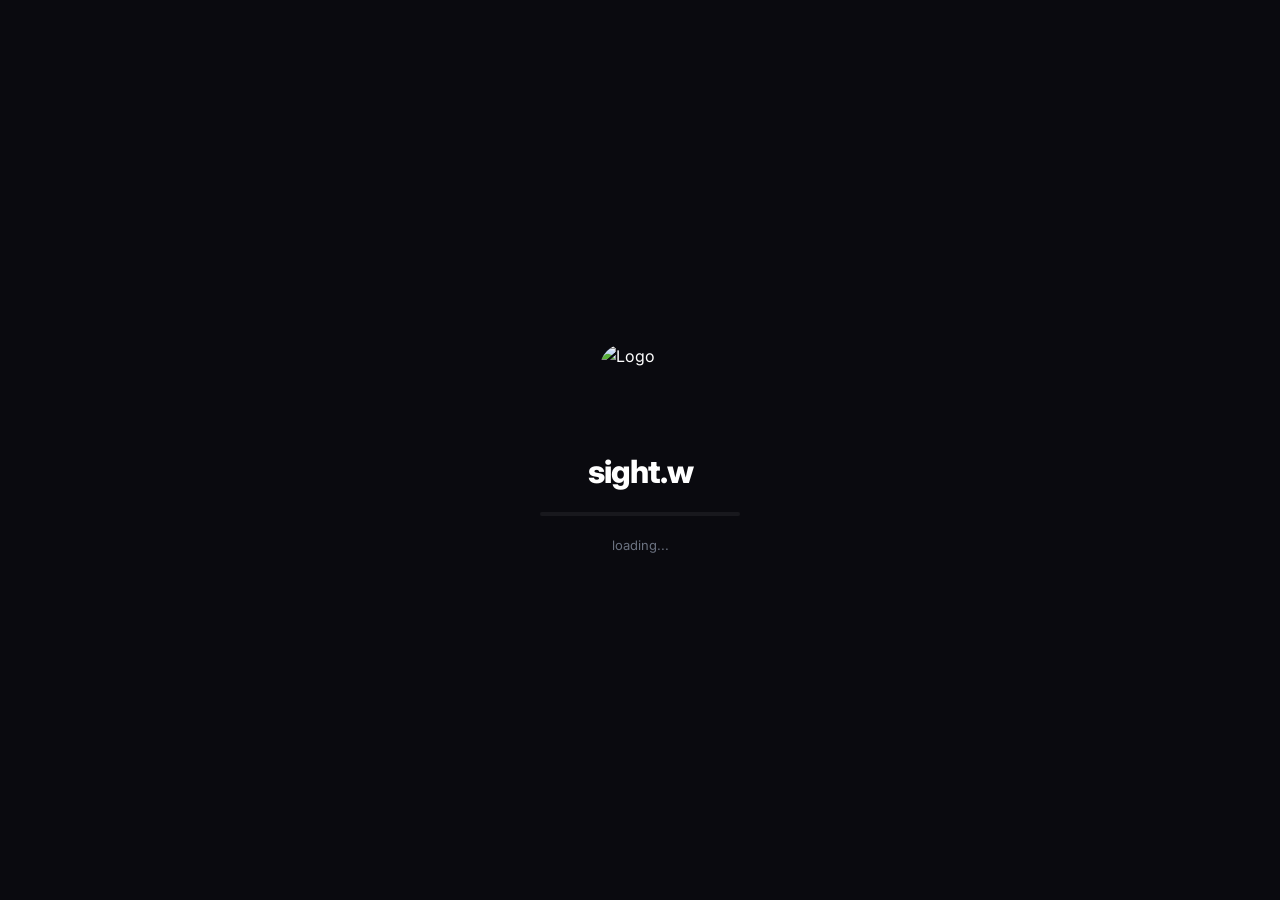
==== index.html @ 161ee6a6 "Add files via upload" ====
<!DOCTYPE html>
<html lang="en">
<head>
  <meta charset="UTF-8">
  <meta name="viewport" content="width=device-width, initial-scale=1.0">
  <meta name="description" content="sight.w - ur spot for stuff">
  <meta name="theme-color" content="#0a0a0f">
  <title>sight.w</title>
  <link id="favicon" rel="icon" type="image/png" href="https://image2url.com/r2/default/images/1772114193046-733bfa71-77a7-4fdc-bce4-d3e8ebe17a29.png">
  <link rel="preconnect" href="https://fonts.googleapis.com">
  <link rel="preconnect" href="https://fonts.gstatic.com" crossorigin>
  <link href="https://fonts.googleapis.com/css2?family=Inter:wght@400;500;600;700;800;900&display=swap" rel="stylesheet">
  <link rel="stylesheet" href="https://cdnjs.cloudflare.com/ajax/libs/font-awesome/6.5.1/css/all.min.css">
  <link rel="stylesheet" href="styles.css">
</head>
<body data-theme="dark">
  <!-- Loading Screen -->
  <div class="loading-screen" id="loadingScreen">
    <img class="loading-logo" src="https://image2url.com/r2/default/images/1772114193046-733bfa71-77a7-4fdc-bce4-d3e8ebe17a29.png" alt="Logo">
    <h1 class="loading-title">sight.w</h1>
    <div class="loading-bar-container">
      <div class="loading-bar"></div>
    </div>
    <p class="loading-text">loading...</p>
  </div>

  <!-- Panic Overlay -->
  <div class="panic-overlay" id="panicOverlay">
    <i class="fas fa-graduation-cap"></i>
    <span>Redirecting to Google Classroom...</span>
  </div>

  <!-- App -->
  <div class="app">
    <button class="sidebar-open-btn" id="sidebarOpenBtn"><i class="fas fa-chevron-left"></i></button>
    
    <aside class="sidebar" id="sidebar">
      <button class="sidebar-close-btn" id="sidebarCloseBtn"><i class="fas fa-chevron-right"></i></button>
      
      <div class="logo">
        <img src="https://image2url.com/r2/default/images/1772114193046-733bfa71-77a7-4fdc-bce4-d3e8ebe17a29.png" alt="Logo">
        <span class="logo-text">sight.w</span>
      </div>

      <div class="time-card">
        <div class="time" id="time">00:00</div>
        <div class="date" id="date">Monday, Jan 1</div>
      </div>

      <ul class="nav-list">
        <li class="nav-item"><a class="nav-link active" id="homeLink"><i class="fas fa-house"></i> Home</a></li>
        <li class="nav-item"><a class="nav-link" id="gamesLink"><i class="fas fa-gamepad"></i> Activities</a></li>
        <li class="nav-item"><a class="nav-link" id="moviesLink"><i class="fas fa-clapperboard"></i> Media</a></li>
        <li class="nav-item"><a class="nav-link" id="chatLink"><i class="fab fa-discord"></i> Chat</a></li>
        <li class="nav-item"><a class="nav-link" id="partnersLink"><i class="fas fa-handshake"></i> Partners</a></li>
      </ul>

      <div class="sidebar-footer">
        <div class="footer-link" id="settingsLink"><i class="fas fa-gear"></i> Settings</div>
        <div class="footer-link" id="creditsLink"><i class="fas fa-heart"></i> Credits</div>
        <div class="footer-link" id="legalLink"><i class="fas fa-scale-balanced"></i> Legal</div>
      </div>
    </aside>

    <div class="main-wrapper" id="mainWrapper">
      <!-- Home -->
      <main class="main" id="homePage">
        <header class="main-header">
          <h1 class="main-title">mathixl</h1>
          <p class="main-subtitle">had to rename sigh.w to sight.math bc the stupid gogaurdina update</p>
        </header>

        <div class="home-boxes">
          <div class="info-box">
            <div class="info-box-header">
              <i class="fas fa-fire"></i>
              <h3 class="info-box-title">updates</h3>
            </div>
            <div class="info-box-content">
              <ul>
                <li>added gn.math games</li>
                <li>added widgetbot.io</li>
                <li>removed shortcuts — reason why extra lines of code</li>
              </ul>
            </div>
          </div>

          <div class="info-box">
            <div class="info-box-header">
              <i class="fas fa-dice"></i>
              <h3 class="info-box-title">random stuff</h3>
            </div>
            <div class="info-box-content">
              <p>yall said most of the games are blocked so we added gn.math games as a backup — if one dont work try another</p>
            </div>
          </div>
        </div>

      </main>

      <!-- Activities -->
      <div class="fullpage-view" id="gamesPage">
        <div class="games-menu" id="gamesMenu">
          <h2 class="games-menu-heading">select a game type</h2>
          <div class="games-menu-grid">
            <div class="games-option" id="firstGamesBtn">
              <div class="games-option-icon"><i class="fas fa-gamepad"></i></div>
              <div class="games-option-info">
                <h3 class="games-option-title">Games</h3>
                <p class="games-option-desc">SALMON games</p>
              </div>
            </div>
            <div class="games-option" id="secondGamesBtn">
              <div class="games-option-icon"><i class="fas fa-fire"></i></div>
              <div class="games-option-info">
                <h3 class="games-option-title">Games 2</h3>
                <p class="games-option-desc">iconic games</p>
              </div>
            </div>
            <div class="games-option" id="thirdGamesBtn">
              <div class="games-option-icon"><i class="fas fa-bolt"></i></div>
              <div class="games-option-info">
                <h3 class="games-option-title">gn-math</h3>
              </div>
            </div>
          </div>
        </div>

        <header class="fullpage-header" id="gamesHeader" style="display: none;">
          <h2 class="fullpage-title"><i class="fas fa-gamepad"></i> Activities</h2>
          <div class="fullpage-btns">
            <button class="fullpage-btn" id="gamesBack" style="display: none;"><i class="fas fa-arrow-left"></i> Back</button>
            <button class="fullpage-btn" id="gamesReload" style="display: none;"><i class="fas fa-rotate-right"></i> Reload</button>
            <button class="fullpage-btn" id="gamesHideBar"><i class="fas fa-eye-slash"></i> Hide</button>
            <button class="fullpage-btn home-btn" id="gamesHome"><i class="fas fa-house"></i> Home</button>
          </div>
        </header>

        <div class="fullpage-body" id="gamesIframeContainer" style="display: none;">
          <iframe class="fullpage-iframe" id="gamesIframe" title="Games" allow="fullscreen *; gamepad *;" allowfullscreen sandbox="allow-scripts allow-same-origin allow-forms allow-pointer-lock"></iframe>
        </div>

        <!-- 2nd Games -->
        <div class="second-games" id="secondGamesContainer" style="display: none;">
          <div class="second-games-header">
            <input type="text" class="second-games-search" id="gamesSearchInput" placeholder="Search games...">
          </div>
          <div class="second-games-grid" id="gamesGrid"></div>
        </div>

        <!-- Game Player -->
        <div class="game-player-view" id="gamePlayerView">
          <header class="game-player-header">
            <h2 class="game-player-title"><i class="fas fa-gamepad"></i> <span id="gamePlayerTitle">Game</span></h2>
            <div class="game-player-btns">
              <button class="fullpage-btn" id="gamePlayerReload"><i class="fas fa-rotate-right"></i> Reload</button>
              <button class="fullpage-btn accent-btn" id="gamePlayerEmbed"><i class="fas fa-code"></i> Embed</button>
              <button class="fullpage-btn" id="gamePlayerBack"><i class="fas fa-arrow-left"></i> Back</button>
            </div>
          </header>
          <div class="game-player-body">
            <div class="game-player-loading" id="gamePlayerLoading">
              <i class="fas fa-circle-notch"></i>
              <span>Loading the game...</span>
            </div>
            <div class="pointer-lock-hint" id="pointerLockHint">Click game to lock mouse | Press ESC to release</div>
            <iframe class="game-player-iframe" id="gamePlayerIframe" title="Game" allow="fullscreen *; gamepad *; clipboard-write *; pointer-lock *;" allowfullscreen></iframe>
          </div>
        </div>

      </div>

      <!-- Movies -->
      <div class="fullpage-view" id="moviesPage">
        <header class="fullpage-header">
          <h2 class="fullpage-title"><i class="fas fa-clapperboard"></i> Movies</h2>
          <div class="fullpage-btns">
            <button class="fullpage-btn" id="moviesReload"><i class="fas fa-rotate-right"></i> Reload</button>
            <button class="fullpage-btn home-btn" id="moviesHome"><i class="fas fa-house"></i> Home</button>
          </div>
        </header>
        <div class="fullpage-body">
          <iframe class="fullpage-iframe" id="moviesIframe" title="Movies" allow="fullscreen *;" allowfullscreen sandbox="allow-scripts allow-same-origin allow-forms allow-pointer-lock"></iframe>
        </div>
      </div>

      <!-- Chat Page -->
      <div class="chat-page" id="chatPage">
        <header class="fullpage-header">
          <h2 class="fullpage-title"><i class="fab fa-discord"></i> Chat</h2>
          <div class="fullpage-btns">
            <button class="fullpage-btn home-btn" id="chatHome"><i class="fas fa-house"></i> Home</button>
          </div>
        </header>
        <div class="chat-body">
          <widgetbot
            server="1487435823283572898"
            channel="1487698353595617371"
            width="100%"
            height="100%"
          ></widgetbot>
        </div>
      </div>

      <!-- Partners -->
      <div class="partners-page" id="partnersPage">
        <div class="partners-content">
          <button class="partners-back" id="partnersBack"><i class="fas fa-arrow-left"></i> Back</button>
          <div class="partners-header">
            <h2 class="partners-title">Partners</h2>
          </div>
          <div class="partners-grid">
            <article class="partner-card" onclick="window.open('https://mathsight.fillout.com/sight', '_blank')">
              <div class="partner-logo-wrap"><i class="fas fa-handshake"></i></div>
              <h3 class="partner-name">Partner Form</h3>
              <p class="partner-desc">want to partner? fill this out</p>
            </article>
            <article class="partner-card" onclick="window.open('https://eggy-car-play.com/category/running-games', '_blank')">
              <div class="partner-logo-wrap"><img src="https://image2url.com/r2/default/images/1774998975039-68b9c9be-245f-4b93-a921-e20460a836df.jpg" alt="Eggy Car"></div>
              <h3 class="partner-name">Eggy Car</h3>
              <p class="partner-desc">running games n more</p>
            </article>
            <article class="partner-card">
              <div class="partner-logo-wrap"><i class="fas fa-question"></i></div>
              <h3 class="partner-name">Your site?</h3>
              <p class="partner-desc">use the form</p>
            </article>
          </div>
        </div>
      </div>

      <!-- Settings -->
      <div class="settings-page" id="settingsPage">
        <div class="settings-content">
          <button class="settings-back" id="settingsBack"><i class="fas fa-arrow-left"></i> Back</button>
          <div class="settings-header">
            <h2 class="settings-title">Settings</h2>
          </div>

          <!-- Theme -->
          <div class="settings-section">
            <h3 class="settings-section-title"><i class="fas fa-palette"></i> Theme</h3>
            <div class="theme-grid">
              <button class="theme-btn theme-dark" data-theme="dark">Dark</button>
              <button class="theme-btn theme-light" data-theme="light">Light</button>
              <button class="theme-btn theme-ocean" data-theme="ocean">Ocean</button>
              <button class="theme-btn theme-forest" data-theme="forest">Forest</button>
              <button class="theme-btn theme-earthy" data-theme="earthy">Earthy</button>
              <button class="theme-btn theme-neon" data-theme="neon">Neon</button>
              <button class="theme-btn theme-sunset" data-theme="sunset">Sunset</button>
            </div>
          </div>

          <!-- Performance -->
          <div class="settings-section">
            <h3 class="settings-section-title"><i class="fas fa-gauge-high"></i> Performance</h3>
            <div class="toggle-row">
              <span class="toggle-text">FPS Booster <small>Disable animations</small></span>
              <button class="toggle-switch on" id="toggleFpsBooster"></button>
            </div>
            <div class="toggle-row">
              <span class="toggle-text">Show Stats</span>
              <button class="toggle-switch" id="toggleStats"></button>
            </div>
            <div class="toggle-row">
              <span class="toggle-text">Blur Effects</span>
              <button class="toggle-switch on" id="toggleBlur"></button>
            </div>
          </div>

          <!-- Bypass -->
          <div class="settings-section">
            <h3 class="settings-section-title"><i class="fas fa-shield-halved"></i> Bypass</h3>
            <div class="bypass-grid">
              <button class="bypass-btn" id="aboutBlankBtn">
                <i class="fas fa-external-link"></i>
                about:blank Cloak
              </button>
              <button class="bypass-btn panic" id="panicBtn">
                <i class="fas fa-graduation-cap"></i>
                Panic (<span id="panicKeyDisplay">P</span> key)
              </button>
            </div>
          </div>

          <!-- Tab Cloak -->
          <div class="settings-section">
            <h3 class="settings-section-title"><i class="fas fa-mask"></i> Tab Cloak</h3>
            <div class="cloak-grid">
              <button class="cloak-btn active" data-cloak="default"><i class="fas fa-eye"></i>sight.w</button>
              <button class="cloak-btn" data-cloak="canvas"><img src="https://canvas.instructure.com/favicon.ico" alt="">Canvas</button>
              <button class="cloak-btn" data-cloak="google"><img src="https://www.google.com/favicon.ico" alt="">Google</button>
              <button class="cloak-btn" data-cloak="drive"><img src="https://drive.google.com/favicon.ico" alt="">Drive</button>
              <button class="cloak-btn" data-cloak="docs"><img src="https://docs.google.com/favicon.ico" alt="">Docs</button>
              <button class="cloak-btn" data-cloak="slides"><img src="https://slides.google.com/favicon.ico" alt="">Slides</button>
              <button class="cloak-btn" data-cloak="classroom"><img src="https://classroom.google.com/favicon.ico" alt="">Classroom</button>

            </div>
          </div>

          <!-- Appearance -->
          <div class="settings-section">
            <h3 class="settings-section-title"><i class="fas fa-wand-magic-sparkles"></i> Appearance</h3>
            <div class="toggle-row">
              <span class="toggle-text">Animations <small>Smooth transitions & effects</small></span>
              <button class="toggle-switch on" id="toggleAnimations"></button>
            </div>
                        <div class="toggle-row">
              <span class="toggle-text">Compact Mode <small>Smaller cards & tighter spacing</small></span>
              <button class="toggle-switch" id="toggleCompact"></button>
            </div>
          </div>

          <!-- Privacy -->
          <div class="settings-section">
            <h3 class="settings-section-title"><i class="fas fa-user-shield"></i> Privacy</h3>
            <div class="toggle-row">
              <span class="toggle-text">Clear History <small>Remove browsing data on close</small></span>
              <button class="toggle-switch" id="toggleClearHistory"></button>
            </div>
            <div class="toggle-row">
              <span class="toggle-text">Stealth Mode <small>Block analytics & tracking</small></span>
              <button class="toggle-switch" id="toggleStealth"></button>
            </div>
          </div>

          <!-- Reset -->
          <div class="settings-section">
            <h3 class="settings-section-title"><i class="fas fa-trash-can"></i> Reset</h3>
            <button class="settings-reset-btn" id="resetAllBtn">Reset All Settings</button>
          </div>
        </div>
      </div>
    </div>
  </div>

  <!-- Embed Modal -->
  <div class="modal-overlay" id="embedModal">
    <div class="modal">
      <header class="modal-header">
        <h2 class="modal-title"><i class="fas fa-code"></i> Embed Code</h2>
        <button class="modal-close" id="embedClose"><i class="fas fa-xmark"></i></button>
      </header>
      <div class="modal-body">
        <textarea class="embed-code" id="embedCode" readonly></textarea>
        <button class="copy-btn" id="copyEmbedBtn">Copy to Clipboard</button>
      </div>
    </div>
  </div>

  <!-- Credits Modal -->
  <div class="modal-overlay" id="creditsModal">
    <div class="modal">
      <header class="modal-header">
        <h2 class="modal-title"><i class="fas fa-heart"></i> Credits</h2>
        <button class="modal-close" id="creditsClose"><i class="fas fa-xmark"></i></button>
      </header>
      <div class="modal-body">
        <div class="credits-block">
          <div class="credits-label">2nd Games</div>
          <div class="credits-item-title">NativeLite</div>
          <div class="credits-item-note">from <a href="https://github.com/parcoillegacy/nativelite" target="_blank" rel="noopener noreferrer">parcoillegacy/nativelite</a></div>
        </div>
        <div class="credits-block">
          <div class="credits-label">Games 3 / gn-math</div>
          <div class="credits-item-title">gn-math</div>
          <div class="credits-item-note">from <a href="https://gn-math.github.io/" target="_blank" rel="noopener noreferrer">gn-math.github.io</a></div>
        </div>
        <div class="credits-block">
          <div class="credits-label">Thanks</div>
          <div class="credits-item-title">Proxy</div>
          <div class="credits-item-note">mathpunch Official</div>
        </div>
      </div>
    </div>
  </div>

  <!-- Legal Modal -->
  <div class="modal-overlay" id="legalModal">
    <div class="modal">
      <header class="modal-header">
        <h2 class="modal-title"><i class="fas fa-scale-balanced"></i> Legal</h2>
        <button class="modal-close" id="legalClose"><i class="fas fa-xmark"></i></button>
      </header>
      <div class="modal-body">
        <div class="legal-tabs">
          <button class="legal-tab active" data-tab="tos">Terms</button>
          <button class="legal-tab" data-tab="privacy">Privacy</button>
        </div>
        <div class="legal-content" id="tosContent">
          <h3>1. Acceptance</h3>
          <p>By using sight.w, you accept these terms.</p>
          <h3>2. Use</h3>
          <p>For educational and personal use only.</p>
          <h3>3. Disclaimer</h3>
          <p>Provided "as is" without warranties.</p>
        </div>
        <div class="legal-content" id="privacyContent" style="display: none;">
          <h3>1. Data</h3>
          <p>We collect minimal info for operation.</p>
          <h3>2. Storage</h3>
          <p>Preferences saved locally on your device.</p>
        </div>
      </div>
    </div>
  </div>

  <!-- Stats -->
  <div class="stats-overlay" id="statsOverlay">
    <div class="stat-row"><span class="stat-label">FPS</span><span class="stat-value" id="fpsValue">60</span></div>
    <div class="stat-row"><span class="stat-label">Ping</span><span class="stat-value" id="pingValue">--</span></div>
    <div class="stat-row"><span class="stat-label">Battery</span><span class="stat-value" id="batteryValue">--</span></div>
  </div>

  <script src="https://cdn.jsdelivr.net/npm/@widgetbot/html-embed"></script>
  <script src="script.js"></script>
</body>
</html>
---- styles.css ----
:root {
  --bg: #0a0a0f;
  --bg-secondary: #12121a;
  --fg: #ffffff;
  --muted: #6b7280;
  --accent: #8b5cf6;
  --accent-dim: rgba(139, 92, 246, 0.15);
  --glass: rgba(18, 18, 26, 0.8);
  --glass-border: rgba(255, 255, 255, 0.06);
  --card: rgba(20, 20, 30, 0.6);
  --success: #10b981;
  --danger: #ef4444;
  --warning: #f59e0b;
  --sidebar-width: 200px;
  --blur-amount: blur(20px);
  --blur-sidebar: blur(40px);
}

[data-theme="light"] {
  --bg: #f8fafc;
  --bg-secondary: #f1f5f9;
  --fg: #0f172a;
  --muted: #64748b;
  --accent: #7c3aed;
  --accent-dim: rgba(124, 58, 237, 0.1);
  --glass: rgba(255, 255, 255, 0.9);
  --glass-border: rgba(0, 0, 0, 0.08);
  --card: rgba(255, 255, 255, 0.8);
}

[data-theme="ocean"] {
  --bg: #0c1929;
  --bg-secondary: #132238;
  --fg: #e0f2fe;
  --muted: #7dd3fc;
  --accent: #06b6d4;
  --accent-dim: rgba(6, 182, 212, 0.15);
  --glass: rgba(12, 25, 41, 0.85);
  --glass-border: rgba(6, 182, 212, 0.15);
  --card: rgba(19, 34, 56, 0.7);
}

[data-theme="forest"] {
  --bg: #0a1410;
  --bg-secondary: #0f1f18;
  --fg: #dcfce7;
  --muted: #86efac;
  --accent: #22c55e;
  --accent-dim: rgba(34, 197, 94, 0.15);
  --glass: rgba(10, 20, 16, 0.85);
  --glass-border: rgba(34, 197, 94, 0.15);
  --card: rgba(15, 31, 24, 0.7);
}

[data-theme="earthy"] {
  --bg: #f5f0e6;
  --bg-secondary: #ebe5d8;
  --fg: #3d3929;
  --muted: #7a7260;
  --accent: #8b7355;
  --accent-dim: rgba(139, 115, 85, 0.12);
  --glass: rgba(245, 240, 230, 0.92);
  --glass-border: rgba(139, 115, 85, 0.15);
  --card: rgba(235, 229, 216, 0.8);
}

[data-theme="neon"] {
  --bg: #000000;
  --bg-secondary: #0a0a0a;
  --fg: #ffffff;
  --muted: #888888;
  --accent: #00ff88;
  --accent-dim: rgba(0, 255, 136, 0.1);
  --glass: rgba(10, 10, 10, 0.95);
  --glass-border: rgba(0, 255, 136, 0.3);
  --card: rgba(20, 20, 20, 0.9);
}

[data-theme="sunset"] {
  --bg: #1a0a0f;
  --bg-secondary: #2a1018;
  --fg: #fce7f3;
  --muted: #f9a8d4;
  --accent: #f472b6;
  --accent-dim: rgba(244, 114, 182, 0.15);
  --glass: rgba(26, 10, 15, 0.85);
  --glass-border: rgba(244, 114, 182, 0.15);
  --card: rgba(42, 16, 24, 0.7);
}

[data-blur="false"] {
  --blur-amount: blur(0px);
  --blur-sidebar: blur(0px);
}

*, *::before, *::after {
  margin: 0;
  padding: 0;
  box-sizing: border-box;
}

html, body {
  height: 100%;
}

body {
  font-family: 'Inter', -apple-system, BlinkMacSystemFont, 'Segoe UI', sans-serif;
  background: var(--bg);
  color: var(--fg);
  line-height: 1.5;
  overflow: hidden;
}

:focus-visible {
  outline: 2px solid var(--accent);
  outline-offset: 2px;
}

button {
  font-family: 'Inter', sans-serif;
  cursor: pointer;
  border: none;
  background: transparent;
  color: var(--fg);
  font-size: 14px;
  font-weight: 500;
  transition: all 0.2s ease;
}

button:active {
  transform: scale(0.98);
}

a {
  color: var(--accent);
  text-decoration: none;
  transition: color 0.2s ease;
}

a:hover {
  color: var(--fg);
}

.nav-link:hover,
.nav-link.active,
.footer-link:hover,
.fullpage-btn:hover,
.game-card:hover,
.games-option:hover,
.cloak-btn:hover,
.bypass-btn:hover,
.partner-card:hover,
.theme-btn:hover,
.info-box-link:hover,
.legal-tab:hover {
  outline: 2px solid var(--accent);
  outline-offset: 2px;
  transform: scale(1.02);
  transition: transform 0.2s ease, outline 0.2s ease;
}

.nav-link:hover,
.nav-link.active {
  background: var(--accent-dim);
  color: var(--fg);
}

.game-card:hover {
  transform: scale(1.03) translateY(-2px);
}

.games-option:hover {
  transform: scale(1.03) translateY(-4px);
  box-shadow: 0 12px 40px rgba(139, 92, 246, 0.15);
}

.partner-card:hover {
  transform: scale(1.02) translateY(-4px);
}

.bypass-btn.panic:hover {
  outline-color: var(--danger);
}

/* Loading Screen */
.loading-screen {
  position: fixed;
  inset: 0;
  background: var(--bg);
  display: flex;
  flex-direction: column;
  align-items: center;
  justify-content: center;
  z-index: 99999;
  transition: opacity 0.4s ease, visibility 0.4s ease;
}

.loading-screen.hidden {
  opacity: 0;
  visibility: hidden;
  pointer-events: none;
}

.loading-logo {
  width: 80px;
  height: 80px;
  border-radius: 24px;
  margin-bottom: 24px;
}

.loading-title {
  font-size: 32px;
  font-weight: 800;
  letter-spacing: -1px;
  margin-bottom: 16px;
}

.loading-bar-container {
  width: 200px;
  height: 4px;
  background: var(--glass-border);
  border-radius: 2px;
  overflow: hidden;
}

.loading-bar {
  height: 100%;
  background: var(--accent);
  width: 0;
  animation: load 0.8s ease-out forwards;
}

@keyframes load {
  0% { width: 0; }
  100% { width: 100%; }
}

.loading-text {
  margin-top: 20px;
  font-size: 13px;
  color: var(--muted);
}

/* Panic Overlay */
.panic-overlay {
  position: fixed;
  inset: 0;
  background: var(--bg);
  z-index: 99998;
  display: none;
  align-items: center;
  justify-content: center;
  flex-direction: column;
}

.panic-overlay.active {
  display: flex;
}

.panic-overlay i {
  font-size: 64px;
  color: var(--danger);
  margin-bottom: 20px;
}

.panic-overlay span {
  font-size: 24px;
  font-weight: 700;
}

/* Stats Overlay */
.stats-overlay {
  position: fixed;
  top: 16px;
  right: 16px;
  background: var(--glass);
  backdrop-filter: var(--blur-amount);
  border: 1px solid var(--glass-border);
  border-radius: 16px;
  padding: 14px 18px;
  font-size: 12px;
  z-index: 200;
  display: none;
  flex-direction: column;
  gap: 8px;
}

.stats-overlay.visible {
  display: flex;
}

.stat-row {
  display: flex;
  justify-content: space-between;
  align-items: center;
  gap: 16px;
}

.stat-label { color: var(--muted); font-weight: 500; }
.stat-value { font-weight: 700; }
.stat-value.good { color: var(--success); }
.stat-value.warn { color: var(--warning); }
.stat-value.bad { color: var(--danger); }

/* App */
.app {
  display: flex;
  height: 100vh;
  position: relative;
  background: var(--bg);
}

/* Sidebar */
.sidebar {
  width: var(--sidebar-width);
  min-width: var(--sidebar-width);
  background: var(--glass);
  backdrop-filter: var(--blur-sidebar);
  border-radius: 0 32px 32px 0;
  border-right: 1px solid var(--glass-border);
  padding: 24px 16px;
  display: flex;
  flex-direction: column;
  position: fixed;
  left: 0;
  top: 0;
  bottom: 0;
  z-index: 100;
  transition: transform 0.4s cubic-bezier(0.4, 0, 0.2, 1), opacity 0.3s ease;
}

.sidebar.collapsed {
  transform: translateX(-100%);
  opacity: 0;
}

.sidebar-close-btn,
.sidebar-open-btn {
  width: 36px;
  height: 36px;
  border: 2px solid var(--accent);
  border-radius: 10px;
  color: var(--accent);
  background: var(--card);
  cursor: pointer;
  display: flex;
  align-items: center;
  justify-content: center;
  font-size: 14px;
  font-family: inherit;
  transition: transform 0.2s ease, outline 0.2s ease;
  box-shadow: 0 2px 8px rgba(139, 92, 246, 0.3);
}

.sidebar-close-btn:hover,
.sidebar-open-btn:hover {
  transform: scale(1.15);
  background: var(--accent);
  color: #fff;
}

.sidebar-close-btn {
  position: absolute;
  top: 8px;
  right: 8px;
  z-index: 101;
}

.sidebar-open-btn {
  position: fixed;
  top: 12px;
  left: 12px;
  z-index: 9999;
  display: none;
}

.sidebar-open-btn.visible {
  display: flex;
}

.logo {
  display: flex;
  align-items: center;
  gap: 12px;
  padding: 8px;
  margin-bottom: 20px;
}

.logo img {
  width: 44px;
  height: 44px;
  border-radius: 12px;
}

.logo-text {
  font-size: 20px;
  font-weight: 800;
}

.time-card {
  padding: 16px;
  margin-bottom: 20px;
  text-align: center;
}

.time {
  font-size: 28px;
  font-weight: 600;
}

.date {
  font-size: 11px;
  color: var(--muted);
  margin-top: 3px;
}

.nav-list {
  list-style: none;
  flex: 1;
}

.nav-item {
  margin-bottom: 6px;
}

.nav-link {
  display: flex;
  align-items: center;
  gap: 10px;
  padding: 10px 12px;
  border-radius: 12px;
  color: var(--muted);
  font-size: 13px;
  font-weight: 500;
  cursor: pointer;
  text-decoration: none;
  border: none;
  background: transparent;
  width: 100%;
  text-align: left;
  font-family: inherit;
  transition: background 0.2s ease, transform 0.2s ease;
}

.nav-link i {
  width: 20px;
  font-size: 16px;
  text-align: center;
}

.sidebar-footer {
  border-top: 1px solid var(--glass-border);
  padding-top: 16px;
  margin-top: 8px;
}

.footer-link {
  display: flex;
  align-items: center;
  gap: 10px;
  padding: 10px 12px;
  border-radius: 12px;
  color: var(--muted);
  font-size: 13px;
  font-weight: 500;
  cursor: pointer;
  border: none;
  background: transparent;
  width: 100%;
  text-align: left;
  font-family: inherit;
  transition: background 0.2s ease, transform 0.2s ease;
}

.footer-link i {
  width: 18px;
  font-size: 15px;
}

/* Main Content */
.main-wrapper {
  flex: 1;
  margin-left: var(--sidebar-width);
  display: flex;
  flex-direction: column;
  height: 100vh;
  position: relative;
  transition: margin-left 0.3s ease;
}

.main-wrapper.expanded {
  margin-left: 0;
}

.main {
  flex: 1;
  display: flex;
  flex-direction: column;
  justify-content: center;
  align-items: center;
  padding: 40px;
  background: var(--bg);
}

.main-header {
  text-align: center;
  margin-bottom: 48px;
}

.main-title {
  font-size: 72px;
  font-weight: 900;
  letter-spacing: -4px;
  margin-bottom: 12px;
}

.main-subtitle {
  font-size: 16px;
  color: var(--muted);
  font-weight: 500;
}

/* Info Boxes */
.home-boxes {
  display: flex;
  gap: 20px;
  flex-wrap: wrap;
  justify-content: center;
  width: 100%;
  max-width: 900px;
}

.info-box {
  width: 100%;
  max-width: 420px;
  flex: 1;
  background: var(--glass);
  backdrop-filter: var(--blur-amount);
  border: 1px solid var(--glass-border);
  border-radius: 20px;
  padding: 24px;
  margin-bottom: 20px;
}

.info-box-header {
  display: flex;
  align-items: center;
  gap: 10px;
  margin-bottom: 12px;
}

.info-box-header i {
  color: var(--accent);
  font-size: 18px;
}

.info-box-title {
  font-size: 16px;
  font-weight: 700;
}

.info-box-content {
  color: var(--muted);
  font-size: 14px;
  line-height: 1.6;
}

.info-box-content ul {
  margin: 8px 0;
  padding-left: 20px;
}

.info-box-content li {
  margin-bottom: 4px;
}

.info-box-link {
  display: inline-flex;
  align-items: center;
  gap: 8px;
  margin-top: 12px;
  padding: 10px 18px;
  background: var(--accent-dim);
  border: 1px solid var(--glass-border);
  border-radius: 12px;
  color: var(--accent);
  font-size: 12px;
  font-weight: 600;
  text-decoration: none;
  cursor: pointer;
  font-family: inherit;
  transition: transform 0.2s ease;
}

/* Full Page View */
.fullpage-view {
  position: absolute;
  inset: 0;
  background: var(--bg);
  display: none;
  flex-direction: column;
  z-index: 50;
}

.fullpage-view.active {
  display: flex;
}

.fullpage-header {
  display: flex;
  justify-content: space-between;
  align-items: center;
  padding: 12px 20px;
  background: var(--glass);
  backdrop-filter: var(--blur-amount);
  border-bottom: 1px solid var(--glass-border);
  min-height: 56px;
}

.fullpage-title {
  font-size: 16px;
  font-weight: 700;
  display: flex;
  align-items: center;
  gap: 10px;
}

.fullpage-title i {
  color: var(--accent);
}

.fullpage-btns {
  display: flex;
  gap: 8px;
}

.fullpage-btn {
  display: flex;
  align-items: center;
  gap: 8px;
  padding: 10px 16px;
  border-radius: 10px;
  border: none;
  background: var(--card);
  color: var(--muted);
  cursor: pointer;
  font-size: 13px;
  font-weight: 600;
  font-family: inherit;
  transition: transform 0.2s ease;
}

.fullpage-btn.home-btn {
  background: var(--accent);
  color: #fff;
}

.fullpage-btn.accent-btn {
  background: var(--accent-dim);
  color: var(--accent);
  border: 1px solid var(--accent);
}

.fullpage-body {
  flex: 1;
  overflow: hidden;
}

.fullpage-iframe {
  width: 100%;
  height: 100%;
  border: none;
  display: block;
}

/* Games Menu - big room layout */
.games-menu {
  flex: 1;
  display: flex;
  flex-direction: column;
  align-items: center;
  justify-content: center;
  padding: 40px;
  gap: 32px;
  position: relative;
  overflow: hidden;
}

.games-menu::before {
  content: '';
  position: absolute;
  inset: 0;
  background: 
    radial-gradient(1px 1px at 20px 30px, var(--fg), transparent),
    radial-gradient(1px 1px at 40px 70px, rgba(255,255,255,0.8), transparent),
    radial-gradient(1px 1px at 90px 40px, var(--fg), transparent),
    radial-gradient(1.5px 1.5px at 160px 120px, var(--fg), transparent),
    radial-gradient(1px 1px at 220px 150px, var(--fg), transparent),
    radial-gradient(1.5px 1.5px at 300px 30px, var(--fg), transparent);
  background-color: var(--bg-secondary);
  background-repeat: repeat;
  background-size: 400px 300px;
  z-index: 0;
  opacity: 0.15;
}

.games-menu-heading {
  font-size: 14px;
  font-weight: 600;
  text-transform: uppercase;
  letter-spacing: 2px;
  color: var(--muted);
  z-index: 1;
}

.games-menu-grid {
  display: grid;
  grid-template-columns: repeat(3, 1fr);
  gap: 20px;
  max-width: 780px;
  width: 100%;
  z-index: 1;
}

.games-option {
  padding: 32px 24px;
  background: var(--card);
  backdrop-filter: var(--blur-amount);
  border: 2px solid var(--glass-border);
  border-radius: 24px;
  cursor: pointer;
  text-align: center;
  position: relative;
  z-index: 1;
  transition: transform 0.3s ease, border-color 0.2s ease, box-shadow 0.3s ease;
}

.games-option:hover {
  border-color: var(--accent);
}

.games-option-icon {
  width: 64px;
  height: 64px;
  border-radius: 20px;
  background: var(--accent-dim);
  display: flex;
  align-items: center;
  justify-content: center;
  margin: 0 auto 16px;
}

.games-option-icon i {
  font-size: 28px;
  color: var(--accent);
}

.games-option-info {
  display: flex;
  flex-direction: column;
  align-items: center;
  gap: 4px;
}

.games-option-title {
  font-size: 18px;
  font-weight: 700;
  margin-bottom: 4px;
}

.games-option-desc {
  font-size: 16px;
  font-weight: 600;
  color: var(--muted);
}

.games3-sub {
  font-size: 20px;
  font-weight: 800;
  color: var(--accent);
  letter-spacing: 1px;
}

.recommended-badge {
  display: inline-block;
  margin-top: 8px;
  padding: 4px 12px;
  background: var(--accent);
  color: #fff;
  border-radius: 6px;
  font-size: 11px;
  font-weight: 700;
}

/* 2nd Games Grid */
.second-games {
  flex: 1;
  overflow-y: auto;
  padding: 24px;
  padding-top: 80px;
}

.second-games-header {
  position: fixed;
  top: 0;
  left: var(--sidebar-width);
  right: 0;
  padding: 16px 24px;
  background: var(--bg);
  z-index: 50;
  border-bottom: 1px solid var(--glass-border);
  display: flex;
  justify-content: center;
}

.main-wrapper.expanded .second-games-header {
  left: 0;
}

.second-games-search {
  padding: 12px 20px;
  width: 100%;
  max-width: 500px;
  border-radius: 12px;
  border: 2px solid var(--glass-border);
  background: var(--glass);
  backdrop-filter: var(--blur-amount);
  color: var(--fg);
  font-size: 15px;
  text-align: center;
  font-family: inherit;
  transition: border-color 0.2s ease;
}

.second-games-search:focus {
  border-color: var(--accent);
  outline: none;
}

.second-games-grid {
  display: grid;
  grid-template-columns: repeat(auto-fill, minmax(160px, 1fr));
  gap: 16px;
  max-width: 1200px;
  margin: 0 auto;
}

.game-card {
  text-align: center;
  padding: 12px;
  background: var(--glass);
  border-radius: 12px;
  border: 1px solid var(--glass-border);
  cursor: pointer;
  transition: transform 0.3s ease, border-color 0.2s ease;
}

.game-card:hover {
  border-color: var(--accent);
}

.game-card img {
  width: 100%;
  aspect-ratio: 1;
  object-fit: cover;
  border-radius: 8px;
  margin-bottom: 8px;
  background: var(--bg-secondary);
}

.game-card p {
  font-size: 13px;
  font-weight: 600;
  overflow: hidden;
  text-overflow: ellipsis;
  white-space: nowrap;
}

/* Game Player */
.game-player-view {
  position: absolute;
  inset: 0;
  background: var(--bg);
  display: none;
  flex-direction: column;
  z-index: 60;
}

.game-player-view.active {
  display: flex;
}

.game-player-header {
  display: flex;
  justify-content: space-between;
  align-items: center;
  padding: 12px 20px;
  background: var(--glass);
  backdrop-filter: var(--blur-amount);
  border-bottom: 1px solid var(--glass-border);
  min-height: 56px;
}

.game-player-title {
  font-size: 16px;
  font-weight: 700;
  display: flex;
  align-items: center;
  gap: 10px;
}

.game-player-title i {
  color: var(--accent);
}

.game-player-btns {
  display: flex;
  gap: 8px;
}

.game-player-body {
  flex: 1;
  overflow: hidden;
  position: relative;
}

.game-player-loading {
  position: absolute;
  inset: 0;
  display: flex;
  flex-direction: column;
  align-items: center;
  justify-content: center;
  background: var(--bg);
  z-index: 1;
  transition: opacity 0.3s ease;
}

.game-player-loading.hidden {
  opacity: 0;
  pointer-events: none;
}

.game-player-loading i {
  font-size: 48px;
  color: var(--accent);
  animation: spin 1s linear infinite;
}

@keyframes spin {
  from { transform: rotate(0deg); }
  to { transform: rotate(360deg); }
}

.game-player-loading span {
  margin-top: 16px;
  color: var(--muted);
  font-size: 14px;
}

.game-player-iframe {
  width: 100%;
  height: 100%;
  border: none;
  display: block;
  background: var(--bg);
}

.pointer-lock-hint {
  position: absolute;
  bottom: 20px;
  left: 50%;
  transform: translateX(-50%);
  background: rgba(0,0,0,0.8);
  color: #fff;
  padding: 10px 20px;
  border-radius: 8px;
  font-size: 13px;
  pointer-events: none;
  opacity: 0;
  z-index: 100;
}

.pointer-lock-hint.visible {
  opacity: 1;
}

/* FPS Boost */
.fps-boost-mode * {
  animation: none !important;
  transition: none !important;
}

.fps-boost-mode [style*="backdrop-filter"] {
  backdrop-filter: none !important;
}

/* Chat Page */
.chat-page {
  position: absolute;
  inset: 0;
  background: var(--bg);
  display: none;
  flex-direction: column;
  z-index: 50;
}

.chat-page.active {
  display: flex;
}

.chat-body {
  flex: 1;
  overflow: hidden;
  display: flex;
  align-items: center;
  justify-content: center;
  padding: 0;
}

.chat-body widgetbot {
  border-radius: 0;
  display: block;
}

/* Partners Page */
.partners-page {
  position: absolute;
  inset: 0;
  background: var(--bg);
  overflow-y: auto;
  display: none;
  z-index: 50;
}

.partners-page.active {
  display: block;
}

.partners-content {
  max-width: 900px;
  margin: 0 auto;
  padding: 40px 24px;
}

.partners-back {
  display: flex;
  align-items: center;
  gap: 8px;
  padding: 10px 18px;
  background: var(--card);
  border-radius: 12px;
  color: var(--fg);
  font-size: 13px;
  font-weight: 600;
  cursor: pointer;
  margin-bottom: 24px;
  border: none;
  font-family: inherit;
  transition: transform 0.2s ease;
}

.partners-back:hover {
  transform: scale(1.02);
}

.partners-header {
  display: flex;
  align-items: center;
  justify-content: center;
  gap: 16px;
  margin-bottom: 32px;
}

.partners-title {
  font-size: 28px;
  font-weight: 800;
}

.partners-grid {
  display: grid;
  grid-template-columns: repeat(auto-fit, minmax(300px, 1fr));
  gap: 24px;
}

.partner-card {
  background: var(--glass);
  border-radius: 24px;
  padding: 28px;
  border: 1px solid var(--glass-border);
  cursor: pointer;
  text-align: center;
  text-decoration: none;
  color: var(--fg);
  transition: transform 0.3s ease, border-color 0.2s ease;
}

.partner-card:hover {
  border-color: var(--accent);
}

.partner-logo-wrap {
  width: 80px;
  height: 80px;
  margin: 0 auto 16px;
  border-radius: 50%;
  background: var(--accent);
  display: flex;
  align-items: center;
  justify-content: center;
}

.partner-logo-wrap i {
  font-size: 32px;
  color: #fff;
}

.partner-name {
  font-size: 20px;
  font-weight: 700;
  margin-bottom: 8px;
}

.partner-desc {
  color: var(--muted);
  font-size: 14px;
}

/* Settings Page */
.settings-page {
  position: absolute;
  inset: 0;
  background: var(--bg);
  overflow-y: auto;
  display: none;
  z-index: 50;
}

.settings-page.active {
  display: block;
}

.settings-content {
  max-width: 800px;
  margin: 0 auto;
  padding: 40px 24px;
}

.settings-back {
  display: flex;
  align-items: center;
  gap: 8px;
  padding: 10px 18px;
  background: var(--card);
  border-radius: 12px;
  color: var(--fg);
  font-size: 13px;
  font-weight: 600;
  cursor: pointer;
  margin-bottom: 24px;
  border: none;
  font-family: inherit;
  transition: transform 0.2s ease;
}

.settings-back:hover {
  transform: scale(1.02);
}

.settings-header {
  text-align: center;
  margin-bottom: 32px;
}

.settings-title {
  font-size: 28px;
  font-weight: 800;
}

.settings-section {
  margin-bottom: 32px;
}

.settings-section-title {
  font-size: 14px;
  font-weight: 700;
  text-transform: uppercase;
  letter-spacing: 1px;
  color: var(--muted);
  margin-bottom: 16px;
  display: flex;
  align-items: center;
  gap: 10px;
}

.settings-section-title i {
  color: var(--accent);
}

.theme-grid {
  display: grid;
  grid-template-columns: repeat(auto-fill, minmax(80px, 1fr));
  gap: 10px;
}

.theme-btn {
  aspect-ratio: 1;
  border-radius: 12px;
  border: 2px solid var(--glass-border);
  cursor: pointer;
  display: flex;
  flex-direction: column;
  align-items: center;
  justify-content: center;
  font-size: 10px;
  font-weight: 600;
  color: var(--fg);
  transition: transform 0.2s ease, border-color 0.2s ease;
  position: relative;
}

.theme-btn.active {
  border-color: var(--accent);
}

.theme-btn.active::after {
  content: '\2713';
  position: absolute;
  top: 4px;
  right: 4px;
  font-size: 12px;
}

.theme-dark { background: #0a0a0f; }
.theme-light { background: #f8fafc; color: #0f172a; }
.theme-ocean { background: #0c1929; }
.theme-forest { background: #0a1410; }
.theme-earthy { background: #f5f0e6; color: #3d3929; }
.theme-neon { background: #000; }
.theme-sunset { background: #1a0a0f; }

.toggle-row {
  display: flex;
  justify-content: space-between;
  align-items: center;
  padding: 14px 0;
  border-bottom: 1px solid var(--glass-border);
}

.toggle-text {
  font-size: 14px;
  font-weight: 500;
}

.toggle-text small {
  display: block;
  font-size: 11px;
  color: var(--muted);
  margin-top: 2px;
}

.toggle-switch {
  width: 44px;
  height: 26px;
  background: var(--card);
  border-radius: 13px;
  cursor: pointer;
  position: relative;
  flex-shrink: 0;
  border: none;
  transition: background 0.2s ease, transform 0.2s ease;
}

.toggle-switch.on {
  background: var(--accent);
}

.toggle-switch.on:hover {
  transform: scale(1.05);
}

.toggle-switch::after {
  content: '';
  position: absolute;
  top: 3px;
  left: 3px;
  width: 20px;
  height: 20px;
  background: #fff;
  border-radius: 50%;
  transition: transform 0.2s ease;
}

.toggle-switch.on::after {
  transform: translateX(18px);
}

/* Cloak Grid */
.cloak-grid {
  display: grid;
  grid-template-columns: repeat(auto-fill, minmax(100px, 1fr));
  gap: 10px;
}

.cloak-btn {
  padding: 14px 10px;
  border-radius: 12px;
  border: 2px solid var(--glass-border);
  background: var(--card);
  color: var(--muted);
  cursor: pointer;
  display: flex;
  flex-direction: column;
  align-items: center;
  gap: 8px;
  font-family: inherit;
  font-size: 11px;
  font-weight: 600;
  transition: transform 0.2s ease, border-color 0.2s ease, background 0.2s ease;
}

.cloak-btn.active {
  border-color: var(--accent);
  background: var(--accent-dim);
  color: var(--accent);
}

.cloak-btn.active:hover {
  transform: scale(1.05);
}

.cloak-btn img {
  width: 24px;
  height: 24px;
  border-radius: 4px;
}

.cloak-btn i {
  font-size: 24px;
}

/* Bypass Section */
.bypass-grid {
  display: grid;
  grid-template-columns: repeat(auto-fill, minmax(200px, 1fr));
  gap: 12px;
}

.bypass-btn {
  padding: 16px;
  border-radius: 12px;
  border: 2px solid var(--glass-border);
  background: var(--card);
  color: var(--fg);
  cursor: pointer;
  display: flex;
  flex-direction: column;
  align-items: center;
  gap: 8px;
  font-family: inherit;
  font-size: 13px;
  font-weight: 600;
  text-align: center;
  transition: transform 0.2s ease, border-color 0.2s ease;
}

.bypass-btn i {
  font-size: 24px;
  color: var(--accent);
}

.bypass-btn.panic {
  border-color: var(--danger);
  color: var(--danger);
}

.bypass-btn.panic i {
  color: var(--danger);
}

.bypass-btn.panic:hover {
  transform: scale(1.03);
}

/* Modal */
.modal-overlay {
  position: fixed;
  inset: 0;
  background: rgba(0, 0, 0, 0.6);
  backdrop-filter: blur(8px);
  display: flex;
  align-items: center;
  justify-content: center;
  z-index: 1000;
  opacity: 0;
  visibility: hidden;
  transition: all 0.25s ease;
}

.modal-overlay.active {
  opacity: 1;
  visibility: visible;
}

.modal {
  background: var(--glass);
  backdrop-filter: var(--blur-sidebar);
  border: 1px solid var(--glass-border);
  border-radius: 24px;
  overflow: hidden;
  transform: scale(0.95);
  transition: transform 0.25s ease;
  max-height: 90vh;
  overflow-y: auto;
  width: 90%;
  max-width: 500px;
}

.modal-overlay.active .modal {
  transform: scale(1);
}

.modal-header {
  display: flex;
  justify-content: space-between;
  align-items: center;
  padding: 18px 22px;
  border-bottom: 1px solid var(--glass-border);
}

.modal-title {
  font-size: 16px;
  font-weight: 700;
  display: flex;
  align-items: center;
  gap: 10px;
}

.modal-title i {
  color: var(--accent);
}

.modal-close {
  width: 32px;
  height: 32px;
  border-radius: 10px;
  border: none;
  background: var(--card);
  color: var(--muted);
  cursor: pointer;
  display: flex;
  align-items: center;
  justify-content: center;
  font-family: inherit;
  font-size: 14px;
  transition: background 0.2s ease, transform 0.2s ease;
}

.modal-close:hover {
  background: var(--danger);
  color: #fff;
  transform: scale(1.1);
}

.modal-body {
  padding: 22px;
}

.embed-code {
  width: 100%;
  height: 120px;
  background: var(--bg-secondary);
  border: 1px solid var(--glass-border);
  border-radius: 12px;
  padding: 12px;
  color: var(--fg);
  font-family: monospace;
  font-size: 12px;
  resize: none;
}

.embed-code:focus {
  outline: none;
  border-color: var(--accent);
}

.copy-btn {
  width: 100%;
  margin-top: 12px;
  padding: 12px;
  background: var(--accent);
  border: none;
  border-radius: 10px;
  color: #fff;
  font-size: 14px;
  font-weight: 600;
  cursor: pointer;
  font-family: inherit;
  transition: transform 0.2s ease;
}

.copy-btn:hover {
  transform: scale(1.02);
}

/* Legal */
.legal-tabs {
  display: flex;
  gap: 6px;
  margin-bottom: 18px;
  background: var(--card);
  padding: 4px;
  border-radius: 12px;
}

.legal-tab {
  flex: 1;
  padding: 10px;
  border: none;
  background: transparent;
  color: var(--muted);
  font-size: 13px;
  font-weight: 600;
  border-radius: 8px;
  cursor: pointer;
  font-family: inherit;
  transition: background 0.2s ease, transform 0.2s ease;
}

.legal-tab.active {
  background: var(--accent);
  color: #fff;
}

.legal-tab.active:hover {
  transform: scale(1.02);
}

.legal-content {
  font-size: 13px;
  line-height: 1.7;
}

.legal-content h3 {
  font-size: 14px;
  margin: 16px 0 8px;
  color: var(--accent);
  font-weight: 700;
}

.legal-content p {
  margin-bottom: 10px;
  color: var(--muted);
}

/* Credits */
.credits-block {
  border-radius: 14px;
  border: 1px solid var(--glass-border);
  background: var(--card);
  padding: 16px 18px;
  margin-bottom: 14px;
}

.credits-label {
  font-size: 10px;
  text-transform: uppercase;
  letter-spacing: 0.16em;
  color: var(--muted);
  margin-bottom: 10px;
}

.credits-item-title {
  font-size: 15px;
  font-weight: 600;
  margin-bottom: 4px;
}

.credits-item-note {
  font-size: 12px;
  color: var(--muted);
}

.credits-item-note a {
  color: var(--accent);
  text-decoration: none;
}

/* Responsive */
@media (max-width: 768px) {
  .sidebar {
    transform: translateX(-100%);
  }
  .sidebar.open {
    transform: translateX(0);
  }
  .main-wrapper {
    margin-left: 0;
  }
  .main-title {
    font-size: 48px;
  }
  .main {
    padding: 20px;
  }
  .games-menu-grid {
    grid-template-columns: 1fr;
    max-width: 320px;
  }
  .games-option {
    padding: 24px 20px;
  }
  .games-option-desc {
    font-size: 14px;
  }
  .kbd-hint {
    display: none;
  }
}

.partner-logo-wrap img {
  width: 60px;
  height: 60px;
  border-radius: 50%;
  object-fit: cover;
}

.settings-reset-btn {
  width: 100%;
  padding: 14px;
  background: rgba(239, 68, 68, 0.1);
  border: 1px solid rgba(239, 68, 68, 0.2);
  border-radius: 12px;
  color: var(--danger);
  font-size: 14px;
  font-weight: 600;
  cursor: pointer;
  font-family: inherit;
  transition: all 0.2s ease;
}

.settings-reset-btn:hover {
  background: rgba(239, 68, 68, 0.2);
  border-color: rgba(239, 68, 68, 0.4);
  transform: scale(1.01);
}

.no-animations *,
.no-animations *::before,
.no-animations *::after {
  animation-duration: 0s !important;
  transition-duration: 0s !important;
}

.auto-hide-sidebar .sidebar {
  transform: translateX(-100%);
  opacity: 0;
}

.auto-hide-sidebar .main-wrapper {
  margin-left: 0;
}

.compact-mode .games-menu-grid {
  gap: 12px;
  max-width: 600px;
}

.compact-mode .games-option {
  padding: 20px 16px;
  border-radius: 16px;
}

.compact-mode .games-option-icon {
  width: 48px;
  height: 48px;
  border-radius: 14px;
  margin-bottom: 10px;
}

.compact-mode .games-option-icon i {
  font-size: 22px;
}

.compact-mode .games-option-title {
  font-size: 15px;
}

.compact-mode .games-option-desc {
  font-size: 13px;
}

.compact-mode .second-games-grid {
  grid-template-columns: repeat(auto-fill, minmax(120px, 1fr));
  gap: 10px;
}

.compact-mode .game-card {
  padding: 8px;
}

.stealth-mode .loading-screen {
  display: none !important;
}

::-webkit-scrollbar {
  width: 8px;
  height: 8px;
}
::-webkit-scrollbar-track {
  background: transparent;
}
::-webkit-scrollbar-thumb {
  background: var(--glass-border);
  border-radius: 4px;
}
::-webkit-scrollbar-thumb:hover {
  background: var(--muted);
}
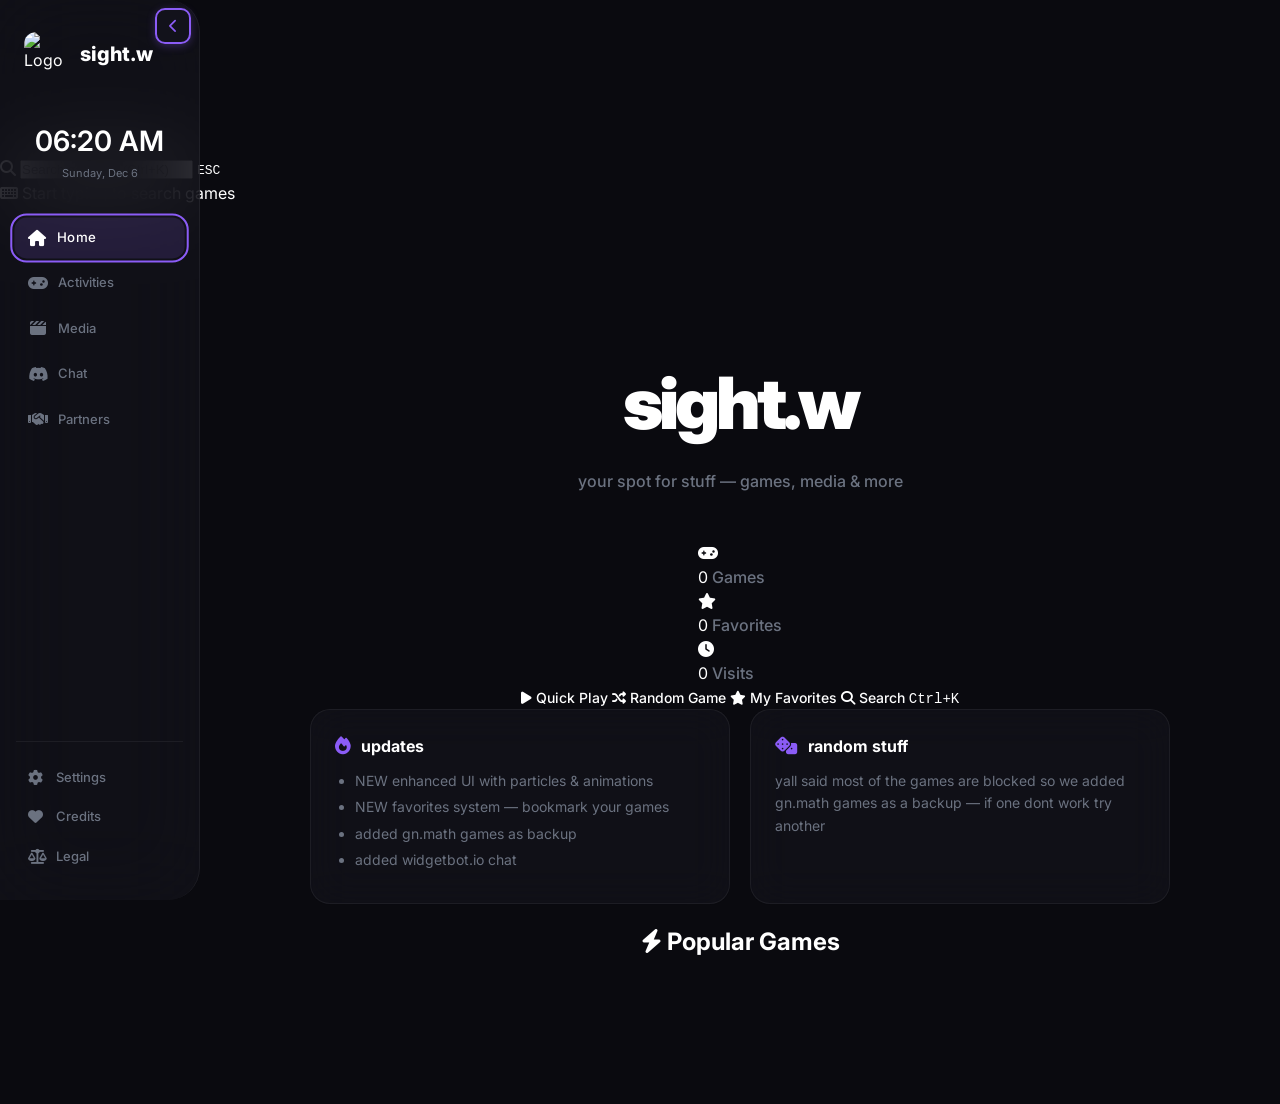
==== commit be2f0471: "Update index.html" ====
--- a/index.html
+++ b/index.html
@@ -1,4 +1,4 @@
-<!DOCTYPE html>
+  <!DOCTYPE html>
 <html lang="en">
 <head>
   <meta charset="UTF-8">
@@ -14,6 +14,12 @@
   <link rel="stylesheet" href="styles.css">
 </head>
 <body data-theme="dark">
+  <!-- Particle Canvas -->
+  <canvas id="particleCanvas"></canvas>
+
+  <!-- Toast Container -->
+  <div class="toast-container" id="toastContainer"></div>
+
   <!-- Loading Screen -->
   <div class="loading-screen" id="loadingScreen">
     <img class="loading-logo" src="https://image2url.com/r2/default/images/1772114193046-733bfa71-77a7-4fdc-bce4-d3e8ebe17a29.png" alt="Logo">
@@ -21,7 +27,7 @@
     <div class="loading-bar-container">
       <div class="loading-bar"></div>
     </div>
-    <p class="loading-text">loading...</p>
+    <p class="loading-text" id="loadingText">loading...</p>
   </div>
 
   <!-- Panic Overlay -->
@@ -30,12 +36,29 @@
     <span>Redirecting to Google Classroom...</span>
   </div>
 
+  <!-- Global Search Overlay -->
+  <div class="search-overlay" id="searchOverlay">
+    <div class="search-overlay-inner">
+      <div class="search-overlay-bar">
+        <i class="fas fa-search"></i>
+        <input type="text" id="globalSearchInput" placeholder="Search games... (Ctrl+K)">
+        <kbd>ESC</kbd>
+      </div>
+      <div class="search-overlay-results" id="searchResults">
+        <div class="search-hint">
+          <i class="fas fa-keyboard"></i>
+          <span>Start typing to search games</span>
+        </div>
+      </div>
+    </div>
+  </div>
+
   <!-- App -->
   <div class="app">
-    <button class="sidebar-open-btn" id="sidebarOpenBtn"><i class="fas fa-chevron-left"></i></button>
+    <button class="sidebar-open-btn" id="sidebarOpenBtn"><i class="fas fa-chevron-right"></i></button>
     
     <aside class="sidebar" id="sidebar">
-      <button class="sidebar-close-btn" id="sidebarCloseBtn"><i class="fas fa-chevron-right"></i></button>
+      <button class="sidebar-close-btn" id="sidebarCloseBtn"><i class="fas fa-chevron-left"></i></button>
       
       <div class="logo">
         <img src="https://image2url.com/r2/default/images/1772114193046-733bfa71-77a7-4fdc-bce4-d3e8ebe17a29.png" alt="Logo">
@@ -65,11 +88,60 @@
     <div class="main-wrapper" id="mainWrapper">
       <!-- Home -->
       <main class="main" id="homePage">
+        <div class="home-bg-glow"></div>
         <header class="main-header">
-          <h1 class="main-title">mathixl</h1>
-          <p class="main-subtitle">had to rename sigh.w to sight.math bc the stupid gogaurdina update</p>
+          <p class="greeting-text" id="greetingText"></p>
+          <h1 class="main-title">sight<span class="title-accent">.w</span></h1>
+          <p class="main-subtitle">your spot for stuff — games, media & more</p>
         </header>
 
+        <!-- Quick Stats -->
+        <div class="home-stats">
+          <div class="home-stat-card">
+            <div class="stat-icon"><i class="fas fa-gamepad"></i></div>
+            <div class="stat-info">
+              <span class="stat-number" id="totalGamesCount">0</span>
+              <span class="stat-label">Games</span>
+            </div>
+          </div>
+          <div class="home-stat-card">
+            <div class="stat-icon"><i class="fas fa-star"></i></div>
+            <div class="stat-info">
+              <span class="stat-number" id="favGamesCount">0</span>
+              <span class="stat-label">Favorites</span>
+            </div>
+          </div>
+          <div class="home-stat-card">
+            <div class="stat-icon"><i class="fas fa-clock"></i></div>
+            <div class="stat-info">
+              <span class="stat-number" id="visitCount">0</span>
+              <span class="stat-label">Visits</span>
+            </div>
+          </div>
+        </div>
+
+        <!-- Quick Actions -->
+        <div class="home-quick-actions">
+          <button class="quick-action-btn" id="quickPlayBtn">
+            <i class="fas fa-play"></i>
+            <span>Quick Play</span>
+          </button>
+          <button class="quick-action-btn" id="quickRandomBtn">
+            <i class="fas fa-shuffle"></i>
+            <span>Random Game</span>
+          </button>
+          <button class="quick-action-btn" id="quickFavsBtn">
+            <i class="fas fa-star"></i>
+            <span>My Favorites</span>
+          </button>
+          <button class="quick-action-btn search-shortcut-btn" id="quickSearchBtn">
+            <i class="fas fa-search"></i>
+            <span>Search</span>
+            <kbd class="kbd-hint">Ctrl+K</kbd>
+          </button>
+        </div>
+
+        <!-- Info Boxes -->
         <div class="home-boxes">
           <div class="info-box">
             <div class="info-box-header">
@@ -78,9 +150,10 @@
             </div>
             <div class="info-box-content">
               <ul>
-                <li>added gn.math games</li>
-                <li>added widgetbot.io</li>
-                <li>removed shortcuts — reason why extra lines of code</li>
+                <li><span class="update-badge">NEW</span> enhanced UI with particles & animations</li>
+                <li><span class="update-badge">NEW</span> favorites system — bookmark your games</li>
+                <li>added gn.math games as backup</li>
+                <li>added widgetbot.io chat</li>
               </ul>
             </div>
           </div>
@@ -96,6 +169,13 @@
           </div>
         </div>
 
+        <!-- Featured Games -->
+        <div class="featured-section">
+          <div class="featured-header">
+            <h2><i class="fas fa-bolt"></i> Popular Games</h2>
+          </div>
+          <div class="featured-grid" id="featuredGrid"></div>
+        </div>
       </main>
 
       <!-- Activities -->
@@ -109,6 +189,7 @@
                 <h3 class="games-option-title">Games</h3>
                 <p class="games-option-desc">SALMON games</p>
               </div>
+              <span class="recommended-badge">HOT</span>
             </div>
             <div class="games-option" id="secondGamesBtn">
               <div class="games-option-icon"><i class="fas fa-fire"></i></div>
@@ -116,12 +197,14 @@
                 <h3 class="games-option-title">Games 2</h3>
                 <p class="games-option-desc">iconic games</p>
               </div>
+              <span class="games-count-badge" id="games2Count">200+ games</span>
             </div>
             <div class="games-option" id="thirdGamesBtn">
               <div class="games-option-icon"><i class="fas fa-bolt"></i></div>
               <div class="games-option-info">
                 <h3 class="games-option-title">gn-math</h3>
               </div>
+              <span class="recommended-badge">BACKUP</span>
             </div>
           </div>
         </div>
@@ -144,6 +227,15 @@
         <div class="second-games" id="secondGamesContainer" style="display: none;">
           <div class="second-games-header">
             <input type="text" class="second-games-search" id="gamesSearchInput" placeholder="Search games...">
+            <div class="filter-tabs" id="filterTabs">
+              <button class="filter-tab active" data-filter="all">All</button>
+              <button class="filter-tab" data-filter="favorites"><i class="fas fa-star"></i> Favs</button>
+              <button class="filter-tab" data-filter="a-e">A-E</button>
+              <button class="filter-tab" data-filter="f-j">F-J</button>
+              <button class="filter-tab" data-filter="k-o">K-O</button>
+              <button class="filter-tab" data-filter="p-t">P-T</button>
+              <button class="filter-tab" data-filter="u-z">U-Z</button>
+            </div>
           </div>
           <div class="second-games-grid" id="gamesGrid"></div>
         </div>
@@ -153,6 +245,7 @@
           <header class="game-player-header">
             <h2 class="game-player-title"><i class="fas fa-gamepad"></i> <span id="gamePlayerTitle">Game</span></h2>
             <div class="game-player-btns">
+              <button class="fullpage-btn fav-toggle-btn" id="gamePlayerFav"><i class="far fa-star"></i></button>
               <button class="fullpage-btn" id="gamePlayerReload"><i class="fas fa-rotate-right"></i> Reload</button>
               <button class="fullpage-btn accent-btn" id="gamePlayerEmbed"><i class="fas fa-code"></i> Embed</button>
               <button class="fullpage-btn" id="gamePlayerBack"><i class="fas fa-arrow-left"></i> Back</button>
@@ -160,7 +253,7 @@
           </header>
           <div class="game-player-body">
             <div class="game-player-loading" id="gamePlayerLoading">
-              <i class="fas fa-circle-notch"></i>
+              <div class="loading-spinner"></div>
               <span>Loading the game...</span>
             </div>
             <div class="pointer-lock-hint" id="pointerLockHint">Click game to lock mouse | Press ESC to release</div>
@@ -294,7 +387,6 @@
               <button class="cloak-btn" data-cloak="docs"><img src="https://docs.google.com/favicon.ico" alt="">Docs</button>
               <button class="cloak-btn" data-cloak="slides"><img src="https://slides.google.com/favicon.ico" alt="">Slides</button>
               <button class="cloak-btn" data-cloak="classroom"><img src="https://classroom.google.com/favicon.ico" alt="">Classroom</button>
-
             </div>
           </div>
 
@@ -305,10 +397,14 @@
               <span class="toggle-text">Animations <small>Smooth transitions & effects</small></span>
               <button class="toggle-switch on" id="toggleAnimations"></button>
             </div>
-                        <div class="toggle-row">
+            <div class="toggle-row">
               <span class="toggle-text">Compact Mode <small>Smaller cards & tighter spacing</small></span>
               <button class="toggle-switch" id="toggleCompact"></button>
             </div>
+            <div class="toggle-row">
+              <span class="toggle-text">Particles <small>Ambient floating particles</small></span>
+              <button class="toggle-switch on" id="toggleParticles"></button>
+            </div>
           </div>
 
           <!-- Privacy -->
@@ -321,6 +417,29 @@
             <div class="toggle-row">
               <span class="toggle-text">Stealth Mode <small>Block analytics & tracking</small></span>
               <button class="toggle-switch" id="toggleStealth"></button>
+            </div>
+          </div>
+
+          <!-- Keyboard Shortcuts -->
+          <div class="settings-section">
+            <h3 class="settings-section-title"><i class="fas fa-keyboard"></i> Shortcuts</h3>
+            <div class="shortcuts-grid">
+              <div class="shortcut-item">
+                <span class="shortcut-desc">Search Games</span>
+                <div class="shortcut-keys"><kbd>Ctrl</kbd><kbd>K</kbd></div>
+              </div>
+              <div class="shortcut-item">
+                <span class="shortcut-desc">Toggle Sidebar</span>
+                <div class="shortcut-keys"><kbd>Ctrl</kbd><kbd>B</kbd></div>
+              </div>
+              <div class="shortcut-item">
+                <span class="shortcut-desc">Go Home</span>
+                <div class="shortcut-keys"><kbd>Ctrl</kbd><kbd>H</kbd></div>
+              </div>
+              <div class="shortcut-item">
+                <span class="shortcut-desc">Panic Key</span>
+                <div class="shortcut-keys"><kbd id="shortcutPanicDisplay">P</kbd></div>
+              </div>
             </div>
           </div>
 
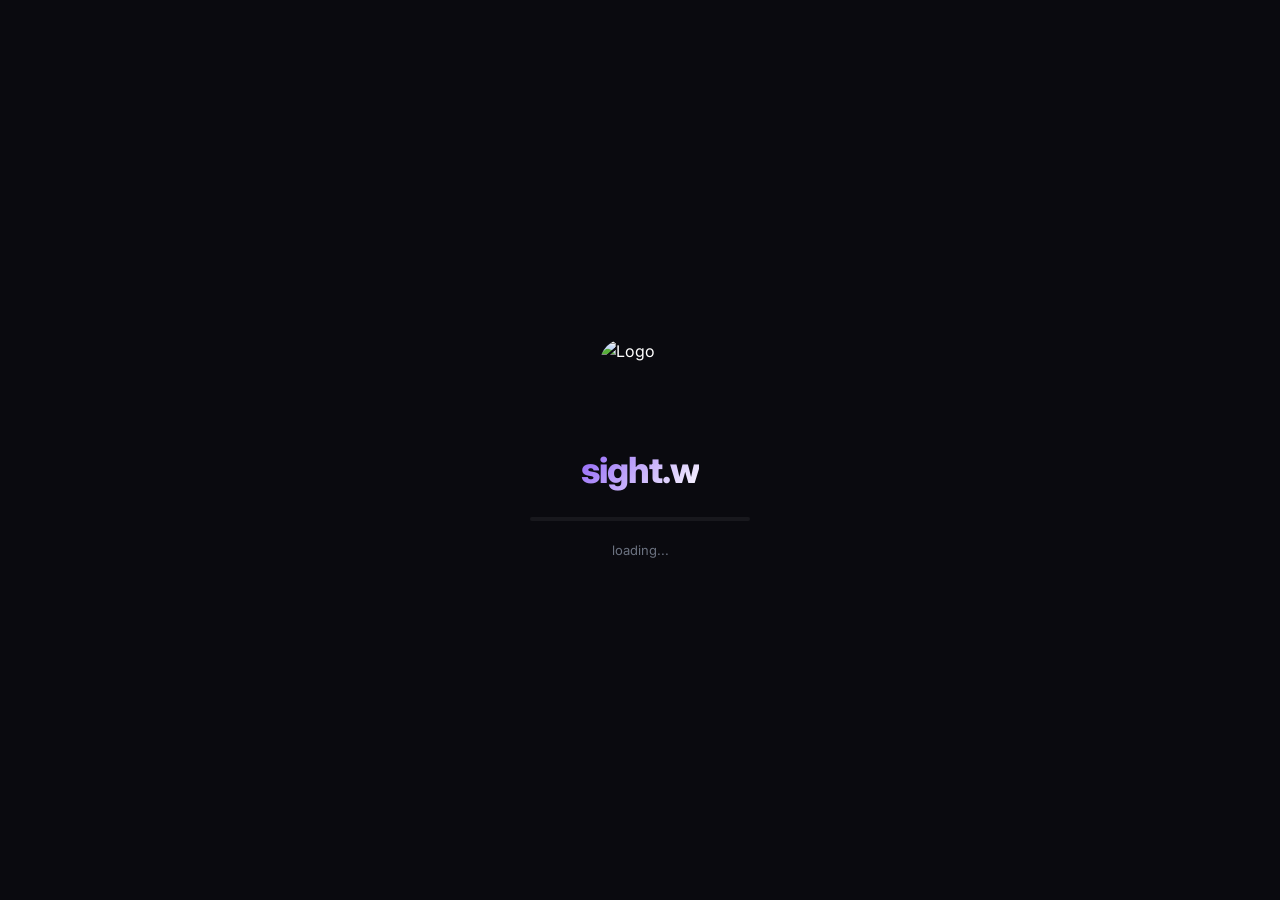
==== commit b1720b9e: "Update index.html" ====
--- a/index.html
+++ b/index.html
@@ -1,4 +1,4 @@
-  <!DOCTYPE html>
+<!DOCTYPE html>
 <html lang="en">
 <head>
   <meta charset="UTF-8">
@@ -14,12 +14,6 @@
   <link rel="stylesheet" href="styles.css">
 </head>
 <body data-theme="dark">
-  <!-- Particle Canvas -->
-  <canvas id="particleCanvas"></canvas>
-
-  <!-- Toast Container -->
-  <div class="toast-container" id="toastContainer"></div>
-
   <!-- Loading Screen -->
   <div class="loading-screen" id="loadingScreen">
     <img class="loading-logo" src="https://image2url.com/r2/default/images/1772114193046-733bfa71-77a7-4fdc-bce4-d3e8ebe17a29.png" alt="Logo">
@@ -27,7 +21,7 @@
     <div class="loading-bar-container">
       <div class="loading-bar"></div>
     </div>
-    <p class="loading-text" id="loadingText">loading...</p>
+    <p class="loading-text">loading...</p>
   </div>
 
   <!-- Panic Overlay -->
@@ -36,29 +30,12 @@
     <span>Redirecting to Google Classroom...</span>
   </div>
 
-  <!-- Global Search Overlay -->
-  <div class="search-overlay" id="searchOverlay">
-    <div class="search-overlay-inner">
-      <div class="search-overlay-bar">
-        <i class="fas fa-search"></i>
-        <input type="text" id="globalSearchInput" placeholder="Search games... (Ctrl+K)">
-        <kbd>ESC</kbd>
-      </div>
-      <div class="search-overlay-results" id="searchResults">
-        <div class="search-hint">
-          <i class="fas fa-keyboard"></i>
-          <span>Start typing to search games</span>
-        </div>
-      </div>
-    </div>
-  </div>
-
   <!-- App -->
   <div class="app">
-    <button class="sidebar-open-btn" id="sidebarOpenBtn"><i class="fas fa-chevron-right"></i></button>
+    <button class="sidebar-open-btn" id="sidebarOpenBtn"><i class="fas fa-chevron-left"></i></button>
     
     <aside class="sidebar" id="sidebar">
-      <button class="sidebar-close-btn" id="sidebarCloseBtn"><i class="fas fa-chevron-left"></i></button>
+      <button class="sidebar-close-btn" id="sidebarCloseBtn"><i class="fas fa-chevron-right"></i></button>
       
       <div class="logo">
         <img src="https://image2url.com/r2/default/images/1772114193046-733bfa71-77a7-4fdc-bce4-d3e8ebe17a29.png" alt="Logo">
@@ -88,60 +65,11 @@
     <div class="main-wrapper" id="mainWrapper">
       <!-- Home -->
       <main class="main" id="homePage">
-        <div class="home-bg-glow"></div>
         <header class="main-header">
-          <p class="greeting-text" id="greetingText"></p>
-          <h1 class="main-title">sight<span class="title-accent">.w</span></h1>
-          <p class="main-subtitle">your spot for stuff — games, media & more</p>
+          <h1 class="main-title">mathixl</h1>
+          <p class="main-subtitle">had to rename sigh.w to sight.math bc the stupid gogaurdina update</p>
         </header>
 
-        <!-- Quick Stats -->
-        <div class="home-stats">
-          <div class="home-stat-card">
-            <div class="stat-icon"><i class="fas fa-gamepad"></i></div>
-            <div class="stat-info">
-              <span class="stat-number" id="totalGamesCount">0</span>
-              <span class="stat-label">Games</span>
-            </div>
-          </div>
-          <div class="home-stat-card">
-            <div class="stat-icon"><i class="fas fa-star"></i></div>
-            <div class="stat-info">
-              <span class="stat-number" id="favGamesCount">0</span>
-              <span class="stat-label">Favorites</span>
-            </div>
-          </div>
-          <div class="home-stat-card">
-            <div class="stat-icon"><i class="fas fa-clock"></i></div>
-            <div class="stat-info">
-              <span class="stat-number" id="visitCount">0</span>
-              <span class="stat-label">Visits</span>
-            </div>
-          </div>
-        </div>
-
-        <!-- Quick Actions -->
-        <div class="home-quick-actions">
-          <button class="quick-action-btn" id="quickPlayBtn">
-            <i class="fas fa-play"></i>
-            <span>Quick Play</span>
-          </button>
-          <button class="quick-action-btn" id="quickRandomBtn">
-            <i class="fas fa-shuffle"></i>
-            <span>Random Game</span>
-          </button>
-          <button class="quick-action-btn" id="quickFavsBtn">
-            <i class="fas fa-star"></i>
-            <span>My Favorites</span>
-          </button>
-          <button class="quick-action-btn search-shortcut-btn" id="quickSearchBtn">
-            <i class="fas fa-search"></i>
-            <span>Search</span>
-            <kbd class="kbd-hint">Ctrl+K</kbd>
-          </button>
-        </div>
-
-        <!-- Info Boxes -->
         <div class="home-boxes">
           <div class="info-box">
             <div class="info-box-header">
@@ -150,10 +78,9 @@
             </div>
             <div class="info-box-content">
               <ul>
-                <li><span class="update-badge">NEW</span> enhanced UI with particles & animations</li>
-                <li><span class="update-badge">NEW</span> favorites system — bookmark your games</li>
-                <li>added gn.math games as backup</li>
-                <li>added widgetbot.io chat</li>
+                <li>added gn.math games</li>
+                <li>added widgetbot.io</li>
+                <li>removed shortcuts — reason why extra lines of code</li>
               </ul>
             </div>
           </div>
@@ -169,13 +96,6 @@
           </div>
         </div>
 
-        <!-- Featured Games -->
-        <div class="featured-section">
-          <div class="featured-header">
-            <h2><i class="fas fa-bolt"></i> Popular Games</h2>
-          </div>
-          <div class="featured-grid" id="featuredGrid"></div>
-        </div>
       </main>
 
       <!-- Activities -->
@@ -189,7 +109,6 @@
                 <h3 class="games-option-title">Games</h3>
                 <p class="games-option-desc">SALMON games</p>
               </div>
-              <span class="recommended-badge">HOT</span>
             </div>
             <div class="games-option" id="secondGamesBtn">
               <div class="games-option-icon"><i class="fas fa-fire"></i></div>
@@ -197,14 +116,12 @@
                 <h3 class="games-option-title">Games 2</h3>
                 <p class="games-option-desc">iconic games</p>
               </div>
-              <span class="games-count-badge" id="games2Count">200+ games</span>
             </div>
             <div class="games-option" id="thirdGamesBtn">
               <div class="games-option-icon"><i class="fas fa-bolt"></i></div>
               <div class="games-option-info">
                 <h3 class="games-option-title">gn-math</h3>
               </div>
-              <span class="recommended-badge">BACKUP</span>
             </div>
           </div>
         </div>
@@ -227,15 +144,6 @@
         <div class="second-games" id="secondGamesContainer" style="display: none;">
           <div class="second-games-header">
             <input type="text" class="second-games-search" id="gamesSearchInput" placeholder="Search games...">
-            <div class="filter-tabs" id="filterTabs">
-              <button class="filter-tab active" data-filter="all">All</button>
-              <button class="filter-tab" data-filter="favorites"><i class="fas fa-star"></i> Favs</button>
-              <button class="filter-tab" data-filter="a-e">A-E</button>
-              <button class="filter-tab" data-filter="f-j">F-J</button>
-              <button class="filter-tab" data-filter="k-o">K-O</button>
-              <button class="filter-tab" data-filter="p-t">P-T</button>
-              <button class="filter-tab" data-filter="u-z">U-Z</button>
-            </div>
           </div>
           <div class="second-games-grid" id="gamesGrid"></div>
         </div>
@@ -245,7 +153,6 @@
           <header class="game-player-header">
             <h2 class="game-player-title"><i class="fas fa-gamepad"></i> <span id="gamePlayerTitle">Game</span></h2>
             <div class="game-player-btns">
-              <button class="fullpage-btn fav-toggle-btn" id="gamePlayerFav"><i class="far fa-star"></i></button>
               <button class="fullpage-btn" id="gamePlayerReload"><i class="fas fa-rotate-right"></i> Reload</button>
               <button class="fullpage-btn accent-btn" id="gamePlayerEmbed"><i class="fas fa-code"></i> Embed</button>
               <button class="fullpage-btn" id="gamePlayerBack"><i class="fas fa-arrow-left"></i> Back</button>
@@ -253,7 +160,7 @@
           </header>
           <div class="game-player-body">
             <div class="game-player-loading" id="gamePlayerLoading">
-              <div class="loading-spinner"></div>
+              <i class="fas fa-circle-notch"></i>
               <span>Loading the game...</span>
             </div>
             <div class="pointer-lock-hint" id="pointerLockHint">Click game to lock mouse | Press ESC to release</div>
@@ -387,6 +294,7 @@
               <button class="cloak-btn" data-cloak="docs"><img src="https://docs.google.com/favicon.ico" alt="">Docs</button>
               <button class="cloak-btn" data-cloak="slides"><img src="https://slides.google.com/favicon.ico" alt="">Slides</button>
               <button class="cloak-btn" data-cloak="classroom"><img src="https://classroom.google.com/favicon.ico" alt="">Classroom</button>
+
             </div>
           </div>
 
@@ -397,14 +305,10 @@
               <span class="toggle-text">Animations <small>Smooth transitions & effects</small></span>
               <button class="toggle-switch on" id="toggleAnimations"></button>
             </div>
-            <div class="toggle-row">
+                        <div class="toggle-row">
               <span class="toggle-text">Compact Mode <small>Smaller cards & tighter spacing</small></span>
               <button class="toggle-switch" id="toggleCompact"></button>
             </div>
-            <div class="toggle-row">
-              <span class="toggle-text">Particles <small>Ambient floating particles</small></span>
-              <button class="toggle-switch on" id="toggleParticles"></button>
-            </div>
           </div>
 
           <!-- Privacy -->
@@ -417,29 +321,6 @@
             <div class="toggle-row">
               <span class="toggle-text">Stealth Mode <small>Block analytics & tracking</small></span>
               <button class="toggle-switch" id="toggleStealth"></button>
-            </div>
-          </div>
-
-          <!-- Keyboard Shortcuts -->
-          <div class="settings-section">
-            <h3 class="settings-section-title"><i class="fas fa-keyboard"></i> Shortcuts</h3>
-            <div class="shortcuts-grid">
-              <div class="shortcut-item">
-                <span class="shortcut-desc">Search Games</span>
-                <div class="shortcut-keys"><kbd>Ctrl</kbd><kbd>K</kbd></div>
-              </div>
-              <div class="shortcut-item">
-                <span class="shortcut-desc">Toggle Sidebar</span>
-                <div class="shortcut-keys"><kbd>Ctrl</kbd><kbd>B</kbd></div>
-              </div>
-              <div class="shortcut-item">
-                <span class="shortcut-desc">Go Home</span>
-                <div class="shortcut-keys"><kbd>Ctrl</kbd><kbd>H</kbd></div>
-              </div>
-              <div class="shortcut-item">
-                <span class="shortcut-desc">Panic Key</span>
-                <div class="shortcut-keys"><kbd id="shortcutPanicDisplay">P</kbd></div>
-              </div>
             </div>
           </div>
 
--- a/styles.css
+++ b/styles.css
@@ -4,16 +4,20 @@
   --fg: #ffffff;
   --muted: #6b7280;
   --accent: #8b5cf6;
+  --accent-hover: #7c3aed;
   --accent-dim: rgba(139, 92, 246, 0.15);
+  --accent-glow: rgba(139, 92, 246, 0.4);
   --glass: rgba(18, 18, 26, 0.8);
   --glass-border: rgba(255, 255, 255, 0.06);
   --card: rgba(20, 20, 30, 0.6);
   --success: #10b981;
   --danger: #ef4444;
   --warning: #f59e0b;
-  --sidebar-width: 200px;
+  --sidebar-width: 220px;
   --blur-amount: blur(20px);
   --blur-sidebar: blur(40px);
+  --transition-smooth: cubic-bezier(0.4, 0, 0.2, 1);
+  --transition-bounce: cubic-bezier(0.34, 1.56, 0.64, 1);
 }
 
 [data-theme="light"] {
@@ -22,10 +26,12 @@
   --fg: #0f172a;
   --muted: #64748b;
   --accent: #7c3aed;
+  --accent-hover: #6d28d9;
   --accent-dim: rgba(124, 58, 237, 0.1);
-  --glass: rgba(255, 255, 255, 0.9);
+  --accent-glow: rgba(124, 58, 237, 0.2);
+  --glass: rgba(255, 255, 255, 0.92);
   --glass-border: rgba(0, 0, 0, 0.08);
-  --card: rgba(255, 255, 255, 0.8);
+  --card: rgba(255, 255, 255, 0.85);
 }
 
 [data-theme="ocean"] {
@@ -34,7 +40,9 @@
   --fg: #e0f2fe;
   --muted: #7dd3fc;
   --accent: #06b6d4;
+  --accent-hover: #0891b2;
   --accent-dim: rgba(6, 182, 212, 0.15);
+  --accent-glow: rgba(6, 182, 212, 0.4);
   --glass: rgba(12, 25, 41, 0.85);
   --glass-border: rgba(6, 182, 212, 0.15);
   --card: rgba(19, 34, 56, 0.7);
@@ -46,7 +54,9 @@
   --fg: #dcfce7;
   --muted: #86efac;
   --accent: #22c55e;
+  --accent-hover: #16a34a;
   --accent-dim: rgba(34, 197, 94, 0.15);
+  --accent-glow: rgba(34, 197, 94, 0.4);
   --glass: rgba(10, 20, 16, 0.85);
   --glass-border: rgba(34, 197, 94, 0.15);
   --card: rgba(15, 31, 24, 0.7);
@@ -58,21 +68,25 @@
   --fg: #3d3929;
   --muted: #7a7260;
   --accent: #8b7355;
+  --accent-hover: #74603e;
   --accent-dim: rgba(139, 115, 85, 0.12);
+  --accent-glow: rgba(139, 115, 85, 0.3);
   --glass: rgba(245, 240, 230, 0.92);
   --glass-border: rgba(139, 115, 85, 0.15);
   --card: rgba(235, 229, 216, 0.8);
 }
 
 [data-theme="neon"] {
-  --bg: #000000;
+  --bg: #050505;
   --bg-secondary: #0a0a0a;
   --fg: #ffffff;
   --muted: #888888;
   --accent: #00ff88;
+  --accent-hover: #00cc6a;
   --accent-dim: rgba(0, 255, 136, 0.1);
+  --accent-glow: rgba(0, 255, 136, 0.5);
   --glass: rgba(10, 10, 10, 0.95);
-  --glass-border: rgba(0, 255, 136, 0.3);
+  --glass-border: rgba(0, 255, 136, 0.2);
   --card: rgba(20, 20, 20, 0.9);
 }
 
@@ -82,7 +96,9 @@
   --fg: #fce7f3;
   --muted: #f9a8d4;
   --accent: #f472b6;
+  --accent-hover: #ec4899;
   --accent-dim: rgba(244, 114, 182, 0.15);
+  --accent-glow: rgba(244, 114, 182, 0.4);
   --glass: rgba(26, 10, 15, 0.85);
   --glass-border: rgba(244, 114, 182, 0.15);
   --card: rgba(42, 16, 24, 0.7);
@@ -124,11 +140,11 @@
   color: var(--fg);
   font-size: 14px;
   font-weight: 500;
-  transition: all 0.2s ease;
+  transition: all 0.25s var(--transition-smooth);
 }
 
 button:active {
-  transform: scale(0.98);
+  transform: scale(0.97);
 }
 
 a {
@@ -141,48 +157,25 @@
   color: var(--fg);
 }
 
-.nav-link:hover,
-.nav-link.active,
-.footer-link:hover,
-.fullpage-btn:hover,
-.game-card:hover,
-.games-option:hover,
-.cloak-btn:hover,
-.bypass-btn:hover,
-.partner-card:hover,
-.theme-btn:hover,
-.info-box-link:hover,
-.legal-tab:hover {
-  outline: 2px solid var(--accent);
-  outline-offset: 2px;
-  transform: scale(1.02);
-  transition: transform 0.2s ease, outline 0.2s ease;
-}
-
-.nav-link:hover,
-.nav-link.active {
-  background: var(--accent-dim);
-  color: var(--fg);
-}
-
-.game-card:hover {
-  transform: scale(1.03) translateY(-2px);
-}
-
-.games-option:hover {
-  transform: scale(1.03) translateY(-4px);
-  box-shadow: 0 12px 40px rgba(139, 92, 246, 0.15);
-}
-
-.partner-card:hover {
-  transform: scale(1.02) translateY(-4px);
-}
-
-.bypass-btn.panic:hover {
-  outline-color: var(--danger);
-}
-
-/* Loading Screen */
+/* ============================
+   Particle Canvas
+   ============================ */
+#particleCanvas {
+  position: fixed;
+  inset: 0;
+  z-index: 0;
+  pointer-events: none;
+  opacity: 0.6;
+}
+
+.no-particles #particleCanvas,
+.fps-boost-mode #particleCanvas {
+  display: none;
+}
+
+/* ============================
+   Loading Screen
+   ============================ */
 .loading-screen {
   position: fixed;
   inset: 0;
@@ -192,7 +185,7 @@
   align-items: center;
   justify-content: center;
   z-index: 99999;
-  transition: opacity 0.4s ease, visibility 0.4s ease;
+  transition: opacity 0.6s ease, visibility 0.6s ease;
 }
 
 .loading-screen.hidden {
@@ -206,28 +199,40 @@
   height: 80px;
   border-radius: 24px;
   margin-bottom: 24px;
+  animation: loadPulse 1.5s ease-in-out infinite;
+}
+
+@keyframes loadPulse {
+  0%, 100% { transform: scale(1); opacity: 1; }
+  50% { transform: scale(1.05); opacity: 0.8; }
 }
 
 .loading-title {
-  font-size: 32px;
+  font-size: 36px;
   font-weight: 800;
   letter-spacing: -1px;
-  margin-bottom: 16px;
+  margin-bottom: 20px;
+  background: linear-gradient(135deg, var(--accent), var(--fg));
+  -webkit-background-clip: text;
+  -webkit-text-fill-color: transparent;
+  background-clip: text;
 }
 
 .loading-bar-container {
-  width: 200px;
+  width: 220px;
   height: 4px;
   background: var(--glass-border);
-  border-radius: 2px;
+  border-radius: 4px;
   overflow: hidden;
 }
 
 .loading-bar {
   height: 100%;
-  background: var(--accent);
+  background: linear-gradient(90deg, var(--accent), var(--accent-hover), var(--accent));
+  background-size: 200% 100%;
   width: 0;
-  animation: load 0.8s ease-out forwards;
+  animation: load 1s ease-out forwards, shimmer 1.5s ease-in-out infinite;
+  border-radius: 4px;
 }
 
 @keyframes load {
@@ -235,13 +240,21 @@
   100% { width: 100%; }
 }
 
+@keyframes shimmer {
+  0% { background-position: 200% 0; }
+  100% { background-position: -200% 0; }
+}
+
 .loading-text {
   margin-top: 20px;
   font-size: 13px;
   color: var(--muted);
-}
-
-/* Panic Overlay */
+  min-height: 20px;
+}
+
+/* ============================
+   Panic Overlay
+   ============================ */
 .panic-overlay {
   position: fixed;
   inset: 0;
@@ -251,6 +264,12 @@
   align-items: center;
   justify-content: center;
   flex-direction: column;
+  animation: panicFade 0.3s ease;
+}
+
+@keyframes panicFade {
+  from { opacity: 0; }
+  to { opacity: 1; }
 }
 
 .panic-overlay.active {
@@ -261,6 +280,12 @@
   font-size: 64px;
   color: var(--danger);
   margin-bottom: 20px;
+  animation: panicSpin 0.8s ease;
+}
+
+@keyframes panicSpin {
+  from { transform: rotate(0deg) scale(0.5); opacity: 0; }
+  to { transform: rotate(360deg) scale(1); opacity: 1; }
 }
 
 .panic-overlay span {
@@ -268,7 +293,244 @@
   font-weight: 700;
 }
 
-/* Stats Overlay */
+/* ============================
+   Toast Notifications
+   ============================ */
+.toast-container {
+  position: fixed;
+  bottom: 24px;
+  right: 24px;
+  z-index: 9999;
+  display: flex;
+  flex-direction: column-reverse;
+  gap: 10px;
+  pointer-events: none;
+}
+
+.toast {
+  background: var(--glass);
+  backdrop-filter: var(--blur-amount);
+  border: 1px solid var(--glass-border);
+  border-radius: 14px;
+  padding: 14px 20px;
+  display: flex;
+  align-items: center;
+  gap: 12px;
+  min-width: 280px;
+  max-width: 400px;
+  box-shadow: 0 8px 32px rgba(0, 0, 0, 0.3);
+  animation: toastIn 0.4s var(--transition-bounce);
+  pointer-events: all;
+  cursor: pointer;
+  transition: transform 0.2s ease, opacity 0.2s ease;
+}
+
+.toast:hover {
+  transform: translateX(-4px);
+}
+
+.toast.removing {
+  animation: toastOut 0.3s ease forwards;
+}
+
+.toast-icon {
+  width: 32px;
+  height: 32px;
+  border-radius: 10px;
+  display: flex;
+  align-items: center;
+  justify-content: center;
+  font-size: 14px;
+  flex-shrink: 0;
+}
+
+.toast-icon.success { background: rgba(16, 185, 129, 0.15); color: var(--success); }
+.toast-icon.error { background: rgba(239, 68, 68, 0.15); color: var(--danger); }
+.toast-icon.info { background: var(--accent-dim); color: var(--accent); }
+.toast-icon.warning { background: rgba(245, 158, 11, 0.15); color: var(--warning); }
+
+.toast-body {
+  flex: 1;
+  min-width: 0;
+}
+
+.toast-title {
+  font-size: 13px;
+  font-weight: 700;
+  margin-bottom: 2px;
+}
+
+.toast-msg {
+  font-size: 12px;
+  color: var(--muted);
+  line-height: 1.3;
+}
+
+@keyframes toastIn {
+  from { transform: translateX(100px); opacity: 0; }
+  to { transform: translateX(0); opacity: 1; }
+}
+
+@keyframes toastOut {
+  from { transform: translateX(0); opacity: 1; }
+  to { transform: translateX(100px); opacity: 0; }
+}
+
+/* ============================
+   Search Overlay
+   ============================ */
+.search-overlay {
+  position: fixed;
+  inset: 0;
+  background: rgba(0, 0, 0, 0.7);
+  backdrop-filter: blur(12px);
+  z-index: 9000;
+  display: none;
+  align-items: flex-start;
+  justify-content: center;
+  padding-top: 15vh;
+  animation: searchFadeIn 0.2s ease;
+}
+
+.search-overlay.active {
+  display: flex;
+}
+
+@keyframes searchFadeIn {
+  from { opacity: 0; }
+  to { opacity: 1; }
+}
+
+.search-overlay-inner {
+  width: 90%;
+  max-width: 560px;
+  background: var(--glass);
+  backdrop-filter: var(--blur-sidebar);
+  border: 1px solid var(--glass-border);
+  border-radius: 20px;
+  overflow: hidden;
+  box-shadow: 0 24px 80px rgba(0, 0, 0, 0.4);
+  animation: searchSlideIn 0.3s var(--transition-smooth);
+}
+
+@keyframes searchSlideIn {
+  from { transform: translateY(-20px) scale(0.95); opacity: 0; }
+  to { transform: translateY(0) scale(1); opacity: 1; }
+}
+
+.search-overlay-bar {
+  display: flex;
+  align-items: center;
+  gap: 12px;
+  padding: 16px 20px;
+  border-bottom: 1px solid var(--glass-border);
+}
+
+.search-overlay-bar i {
+  color: var(--muted);
+  font-size: 18px;
+}
+
+.search-overlay-bar input {
+  flex: 1;
+  background: transparent;
+  border: none;
+  color: var(--fg);
+  font-size: 16px;
+  font-family: inherit;
+  outline: none;
+}
+
+.search-overlay-bar input::placeholder {
+  color: var(--muted);
+}
+
+.search-overlay-bar kbd {
+  padding: 4px 8px;
+  background: var(--card);
+  border: 1px solid var(--glass-border);
+  border-radius: 6px;
+  font-size: 11px;
+  font-family: inherit;
+  color: var(--muted);
+  font-weight: 600;
+}
+
+.search-overlay-results {
+  max-height: 400px;
+  overflow-y: auto;
+  padding: 8px;
+}
+
+.search-hint {
+  padding: 40px 20px;
+  text-align: center;
+  color: var(--muted);
+  font-size: 14px;
+  display: flex;
+  flex-direction: column;
+  align-items: center;
+  gap: 8px;
+}
+
+.search-hint i {
+  font-size: 28px;
+  opacity: 0.4;
+}
+
+.search-result-item {
+  display: flex;
+  align-items: center;
+  gap: 14px;
+  padding: 12px 14px;
+  border-radius: 12px;
+  cursor: pointer;
+  transition: background 0.15s ease;
+}
+
+.search-result-item:hover,
+.search-result-item.selected {
+  background: var(--accent-dim);
+}
+
+.search-result-item img {
+  width: 44px;
+  height: 44px;
+  border-radius: 10px;
+  object-fit: cover;
+  background: var(--bg-secondary);
+}
+
+.search-result-item .result-info {
+  flex: 1;
+  min-width: 0;
+}
+
+.search-result-item .result-name {
+  font-size: 14px;
+  font-weight: 600;
+}
+
+.search-result-item .result-url {
+  font-size: 11px;
+  color: var(--muted);
+}
+
+.search-result-item .result-fav {
+  color: var(--warning);
+  font-size: 12px;
+}
+
+.search-no-results {
+  padding: 30px 20px;
+  text-align: center;
+  color: var(--muted);
+  font-size: 14px;
+}
+
+/* ============================
+   Stats Overlay
+   ============================ */
 .stats-overlay {
   position: fixed;
   top: 16px;
@@ -302,7 +564,9 @@
 .stat-value.warn { color: var(--warning); }
 .stat-value.bad { color: var(--danger); }
 
-/* App */
+/* ============================
+   App Layout
+   ============================ */
 .app {
   display: flex;
   height: 100vh;
@@ -310,13 +574,15 @@
   background: var(--bg);
 }
 
-/* Sidebar */
+/* ============================
+   Sidebar
+   ============================ */
 .sidebar {
   width: var(--sidebar-width);
   min-width: var(--sidebar-width);
   background: var(--glass);
   backdrop-filter: var(--blur-sidebar);
-  border-radius: 0 32px 32px 0;
+  border-radius: 0 28px 28px 0;
   border-right: 1px solid var(--glass-border);
   padding: 24px 16px;
   display: flex;
@@ -326,7 +592,7 @@
   top: 0;
   bottom: 0;
   z-index: 100;
-  transition: transform 0.4s cubic-bezier(0.4, 0, 0.2, 1), opacity 0.3s ease;
+  transition: transform 0.4s var(--transition-smooth), opacity 0.3s ease;
 }
 
 .sidebar.collapsed {
@@ -348,8 +614,8 @@
   justify-content: center;
   font-size: 14px;
   font-family: inherit;
-  transition: transform 0.2s ease, outline 0.2s ease;
-  box-shadow: 0 2px 8px rgba(139, 92, 246, 0.3);
+  transition: transform 0.25s var(--transition-bounce), background 0.2s ease, color 0.2s ease;
+  box-shadow: 0 2px 12px var(--accent-dim);
 }
 
 .sidebar-close-btn:hover,
@@ -372,6 +638,12 @@
   left: 12px;
   z-index: 9999;
   display: none;
+  animation: slideInLeft 0.3s var(--transition-bounce);
+}
+
+@keyframes slideInLeft {
+  from { transform: translateX(-20px); opacity: 0; }
+  to { transform: translateX(0); opacity: 1; }
 }
 
 .sidebar-open-btn.visible {
@@ -401,11 +673,15 @@
   padding: 16px;
   margin-bottom: 20px;
   text-align: center;
+  background: var(--card);
+  border-radius: 16px;
+  border: 1px solid var(--glass-border);
 }
 
 .time {
   font-size: 28px;
-  font-weight: 600;
+  font-weight: 700;
+  letter-spacing: -0.5px;
 }
 
 .date {
@@ -420,14 +696,14 @@
 }
 
 .nav-item {
-  margin-bottom: 6px;
+  margin-bottom: 4px;
 }
 
 .nav-link {
   display: flex;
   align-items: center;
   gap: 10px;
-  padding: 10px 12px;
+  padding: 11px 14px;
   border-radius: 12px;
   color: var(--muted);
   font-size: 13px;
@@ -439,7 +715,36 @@
   width: 100%;
   text-align: left;
   font-family: inherit;
-  transition: background 0.2s ease, transform 0.2s ease;
+  transition: background 0.2s ease, color 0.2s ease, transform 0.2s var(--transition-smooth);
+  position: relative;
+  overflow: hidden;
+}
+
+.nav-link::before {
+  content: '';
+  position: absolute;
+  left: 0;
+  top: 50%;
+  transform: translateY(-50%) scaleY(0);
+  width: 3px;
+  height: 20px;
+  background: var(--accent);
+  border-radius: 0 3px 3px 0;
+  transition: transform 0.3s var(--transition-smooth);
+}
+
+.nav-link:hover {
+  background: var(--accent-dim);
+  color: var(--fg);
+}
+
+.nav-link.active {
+  background: var(--accent-dim);
+  color: var(--fg);
+}
+
+.nav-link.active::before {
+  transform: translateY(-50%) scaleY(1);
 }
 
 .nav-link i {
@@ -458,7 +763,7 @@
   display: flex;
   align-items: center;
   gap: 10px;
-  padding: 10px 12px;
+  padding: 10px 14px;
   border-radius: 12px;
   color: var(--muted);
   font-size: 13px;
@@ -469,7 +774,12 @@
   width: 100%;
   text-align: left;
   font-family: inherit;
-  transition: background 0.2s ease, transform 0.2s ease;
+  transition: background 0.2s ease, color 0.2s ease;
+}
+
+.footer-link:hover {
+  background: var(--accent-dim);
+  color: var(--fg);
 }
 
 .footer-link i {
@@ -477,7 +787,9 @@
   font-size: 15px;
 }
 
-/* Main Content */
+/* ============================
+   Main Content
+   ============================ */
 .main-wrapper {
   flex: 1;
   margin-left: var(--sidebar-width);
@@ -485,13 +797,16 @@
   flex-direction: column;
   height: 100vh;
   position: relative;
-  transition: margin-left 0.3s ease;
+  transition: margin-left 0.4s var(--transition-smooth);
 }
 
 .main-wrapper.expanded {
   margin-left: 0;
 }
 
+/* ============================
+   Home Page
+   ============================ */
 .main {
   flex: 1;
   display: flex;
@@ -500,11 +815,48 @@
   align-items: center;
   padding: 40px;
   background: var(--bg);
+  position: relative;
+  overflow-y: auto;
+  overflow-x: hidden;
+}
+
+.home-bg-glow {
+  position: absolute;
+  width: 600px;
+  height: 600px;
+  border-radius: 50%;
+  background: radial-gradient(circle, var(--accent-glow) 0%, transparent 70%);
+  top: -100px;
+  left: 50%;
+  transform: translateX(-50%);
+  pointer-events: none;
+  opacity: 0.15;
+  animation: glowPulse 6s ease-in-out infinite;
+}
+
+@keyframes glowPulse {
+  0%, 100% { transform: translateX(-50%) scale(1); opacity: 0.15; }
+  50% { transform: translateX(-50%) scale(1.2); opacity: 0.25; }
 }
 
 .main-header {
   text-align: center;
-  margin-bottom: 48px;
+  margin-bottom: 36px;
+  position: relative;
+  z-index: 1;
+  animation: fadeInUp 0.6s var(--transition-smooth);
+}
+
+@keyframes fadeInUp {
+  from { transform: translateY(20px); opacity: 0; }
+  to { transform: translateY(0); opacity: 1; }
+}
+
+.greeting-text {
+  font-size: 15px;
+  color: var(--muted);
+  margin-bottom: 8px;
+  font-weight: 500;
 }
 
 .main-title {
@@ -512,12 +864,150 @@
   font-weight: 900;
   letter-spacing: -4px;
   margin-bottom: 12px;
+  line-height: 1;
+}
+
+.title-accent {
+  background: linear-gradient(135deg, var(--accent), var(--accent-hover));
+  -webkit-background-clip: text;
+  -webkit-text-fill-color: transparent;
+  background-clip: text;
 }
 
 .main-subtitle {
   font-size: 16px;
   color: var(--muted);
   font-weight: 500;
+}
+
+/* Home Stats */
+.home-stats {
+  display: flex;
+  gap: 16px;
+  margin-bottom: 32px;
+  position: relative;
+  z-index: 1;
+  animation: fadeInUp 0.6s var(--transition-smooth) 0.1s both;
+}
+
+.home-stat-card {
+  display: flex;
+  align-items: center;
+  gap: 12px;
+  padding: 14px 22px;
+  background: var(--glass);
+  backdrop-filter: var(--blur-amount);
+  border: 1px solid var(--glass-border);
+  border-radius: 16px;
+  transition: transform 0.3s var(--transition-smooth), border-color 0.2s ease;
+}
+
+.home-stat-card:hover {
+  transform: translateY(-2px);
+  border-color: var(--accent);
+}
+
+.stat-icon {
+  width: 40px;
+  height: 40px;
+  border-radius: 12px;
+  background: var(--accent-dim);
+  display: flex;
+  align-items: center;
+  justify-content: center;
+  color: var(--accent);
+  font-size: 16px;
+}
+
+.stat-info {
+  display: flex;
+  flex-direction: column;
+}
+
+.stat-number {
+  font-size: 22px;
+  font-weight: 800;
+  line-height: 1.2;
+}
+
+.stat-label {
+  font-size: 11px;
+  color: var(--muted);
+  font-weight: 500;
+}
+
+/* Quick Actions */
+.home-quick-actions {
+  display: flex;
+  gap: 12px;
+  margin-bottom: 36px;
+  position: relative;
+  z-index: 1;
+  animation: fadeInUp 0.6s var(--transition-smooth) 0.2s both;
+  flex-wrap: wrap;
+  justify-content: center;
+}
+
+.quick-action-btn {
+  display: flex;
+  align-items: center;
+  gap: 8px;
+  padding: 12px 20px;
+  background: var(--glass);
+  backdrop-filter: var(--blur-amount);
+  border: 1px solid var(--glass-border);
+  border-radius: 14px;
+  color: var(--fg);
+  font-size: 13px;
+  font-weight: 600;
+  font-family: inherit;
+  cursor: pointer;
+  transition: all 0.25s var(--transition-smooth);
+  position: relative;
+  overflow: hidden;
+}
+
+.quick-action-btn::before {
+  content: '';
+  position: absolute;
+  inset: 0;
+  background: var(--accent);
+  opacity: 0;
+  transition: opacity 0.3s ease;
+}
+
+.quick-action-btn:hover {
+  transform: translateY(-2px);
+  border-color: var(--accent);
+  box-shadow: 0 8px 24px var(--accent-dim);
+}
+
+.quick-action-btn:hover::before {
+  opacity: 0.08;
+}
+
+.quick-action-btn i {
+  position: relative;
+  z-index: 1;
+  color: var(--accent);
+}
+
+.quick-action-btn span {
+  position: relative;
+  z-index: 1;
+}
+
+.kbd-hint {
+  position: relative;
+  z-index: 1;
+  padding: 2px 6px;
+  background: var(--card);
+  border: 1px solid var(--glass-border);
+  border-radius: 4px;
+  font-size: 10px;
+  font-family: inherit;
+  color: var(--muted);
+  font-weight: 600;
 }
 
 /* Info Boxes */
@@ -528,6 +1018,10 @@
   justify-content: center;
   width: 100%;
   max-width: 900px;
+  margin-bottom: 40px;
+  position: relative;
+  z-index: 1;
+  animation: fadeInUp 0.6s var(--transition-smooth) 0.3s both;
 }
 
 .info-box {
@@ -539,14 +1033,20 @@
   border: 1px solid var(--glass-border);
   border-radius: 20px;
   padding: 24px;
-  margin-bottom: 20px;
+  transition: transform 0.3s var(--transition-smooth), border-color 0.2s ease, box-shadow 0.3s ease;
+}
+
+.info-box:hover {
+  transform: translateY(-4px);
+  border-color: var(--accent);
+  box-shadow: 0 12px 40px var(--accent-dim);
 }
 
 .info-box-header {
   display: flex;
   align-items: center;
   gap: 10px;
-  margin-bottom: 12px;
+  margin-bottom: 14px;
 }
 
 .info-box-header i {
@@ -557,21 +1057,46 @@
 .info-box-title {
   font-size: 16px;
   font-weight: 700;
+  text-transform: uppercase;
+  letter-spacing: 0.5px;
 }
 
 .info-box-content {
   color: var(--muted);
   font-size: 14px;
-  line-height: 1.6;
+  line-height: 1.7;
 }
 
 .info-box-content ul {
   margin: 8px 0;
   padding-left: 20px;
+  list-style: none;
 }
 
 .info-box-content li {
-  margin-bottom: 4px;
+  margin-bottom: 6px;
+  display: flex;
+  align-items: center;
+  gap: 8px;
+  flex-wrap: wrap;
+}
+
+.info-box-content li::before {
+  content: '›';
+  color: var(--accent);
+  font-weight: 700;
+}
+
+.update-badge {
+  display: inline-block;
+  padding: 1px 8px;
+  background: var(--accent);
+  color: #fff;
+  border-radius: 6px;
+  font-size: 10px;
+  font-weight: 700;
+  text-transform: uppercase;
+  letter-spacing: 0.5px;
 }
 
 .info-box-link {
@@ -589,10 +1114,111 @@
   text-decoration: none;
   cursor: pointer;
   font-family: inherit;
-  transition: transform 0.2s ease;
-}
-
-/* Full Page View */
+  transition: transform 0.2s ease, background 0.2s ease;
+}
+
+.info-box-link:hover {
+  transform: scale(1.02);
+  background: var(--accent);
+  color: #fff;
+}
+
+/* Featured Games */
+.featured-section {
+  width: 100%;
+  max-width: 900px;
+  position: relative;
+  z-index: 1;
+  animation: fadeInUp 0.6s var(--transition-smooth) 0.4s both;
+}
+
+.featured-header {
+  display: flex;
+  align-items: center;
+  justify-content: space-between;
+  margin-bottom: 20px;
+}
+
+.featured-header h2 {
+  font-size: 18px;
+  font-weight: 700;
+  display: flex;
+  align-items: center;
+  gap: 10px;
+}
+
+.featured-header h2 i {
+  color: var(--accent);
+}
+
+.featured-grid {
+  display: grid;
+  grid-template-columns: repeat(auto-fill, minmax(140px, 1fr));
+  gap: 14px;
+}
+
+.featured-card {
+  text-align: center;
+  padding: 10px;
+  background: var(--glass);
+  border-radius: 14px;
+  border: 1px solid var(--glass-border);
+  cursor: pointer;
+  transition: all 0.3s var(--transition-smooth);
+  position: relative;
+  overflow: hidden;
+}
+
+.featured-card:hover {
+  transform: translateY(-4px) scale(1.02);
+  border-color: var(--accent);
+  box-shadow: 0 8px 24px var(--accent-dim);
+}
+
+.featured-card img {
+  width: 100%;
+  aspect-ratio: 1;
+  object-fit: cover;
+  border-radius: 10px;
+  margin-bottom: 8px;
+  background: var(--bg-secondary);
+}
+
+.featured-card .featured-card-name {
+  font-size: 12px;
+  font-weight: 600;
+  overflow: hidden;
+  text-overflow: ellipsis;
+  white-space: nowrap;
+}
+
+.featured-card .featured-card-fav {
+  position: absolute;
+  top: 16px;
+  right: 16px;
+  width: 28px;
+  height: 28px;
+  border-radius: 50%;
+  background: rgba(0, 0, 0, 0.6);
+  display: flex;
+  align-items: center;
+  justify-content: center;
+  color: var(--warning);
+  font-size: 11px;
+  opacity: 0;
+  transition: opacity 0.2s ease;
+  pointer-events: none;
+}
+
+.featured-card:hover .featured-card-fav,
+.featured-card .featured-card-fav.is-fav {
+  opacity: 1;
+  pointer-events: all;
+}
+
+/* ============================
+   Full Page View
+   ============================ */
 .fullpage-view {
   position: absolute;
   inset: 0;
@@ -604,6 +1230,12 @@
 
 .fullpage-view.active {
   display: flex;
+  animation: pageFadeIn 0.3s ease;
+}
+
+@keyframes pageFadeIn {
+  from { opacity: 0; }
+  to { opacity: 1; }
 }
 
 .fullpage-header {
@@ -647,18 +1279,36 @@
   font-size: 13px;
   font-weight: 600;
   font-family: inherit;
-  transition: transform 0.2s ease;
+  transition: all 0.2s ease;
+}
+
+.fullpage-btn:hover {
+  background: var(--accent-dim);
+  color: var(--accent);
 }
 
 .fullpage-btn.home-btn {
   background: var(--accent);
   color: #fff;
+}
+
+.fullpage-btn.home-btn:hover {
+  background: var(--accent-hover);
+  box-shadow: 0 4px 16px var(--accent-glow);
 }
 
 .fullpage-btn.accent-btn {
   background: var(--accent-dim);
   color: var(--accent);
   border: 1px solid var(--accent);
+}
+
+.fav-toggle-btn.is-fav {
+  color: var(--warning);
+}
+
+.fav-toggle-btn.is-fav i {
+  font-weight: 900;
 }
 
 .fullpage-body {
@@ -673,7 +1323,9 @@
   display: block;
 }
 
-/* Games Menu - big room layout */
+/* ============================
+   Games Menu
+   ============================ */
 .games-menu {
   flex: 1;
   display: flex;
@@ -732,11 +1384,13 @@
   text-align: center;
   position: relative;
   z-index: 1;
-  transition: transform 0.3s ease, border-color 0.2s ease, box-shadow 0.3s ease;
+  transition: all 0.35s var(--transition-smooth);
 }
 
 .games-option:hover {
   border-color: var(--accent);
+  transform: translateY(-6px);
+  box-shadow: 0 16px 48px var(--accent-dim);
 }
 
 .games-option-icon {
@@ -748,6 +1402,11 @@
   align-items: center;
   justify-content: center;
   margin: 0 auto 16px;
+  transition: transform 0.3s var(--transition-bounce);
+}
+
+.games-option:hover .games-option-icon {
+  transform: scale(1.1);
 }
 
 .games-option-icon i {
@@ -769,35 +1428,80 @@
 }
 
 .games-option-desc {
-  font-size: 16px;
-  font-weight: 600;
-  color: var(--muted);
-}
-
-.games3-sub {
-  font-size: 20px;
-  font-weight: 800;
-  color: var(--accent);
-  letter-spacing: 1px;
+  font-size: 14px;
+  font-weight: 500;
+  color: var(--muted);
+}
+
+.recommended-badge,
+.games-count-badge {
+  display: inline-block;
+  margin-top: 10px;
+  padding: 4px 12px;
+  border-radius: 6px;
+  font-size: 10px;
+  font-weight: 700;
+  text-transform: uppercase;
+  letter-spacing: 0.5px;
 }
 
 .recommended-badge {
-  display: inline-block;
-  margin-top: 8px;
-  padding: 4px 12px;
   background: var(--accent);
   color: #fff;
-  border-radius: 6px;
-  font-size: 11px;
-  font-weight: 700;
-}
-
-/* 2nd Games Grid */
+}
+
+.games-count-badge {
+  background: var(--accent-dim);
+  color: var(--accent);
+  border: 1px solid var(--accent);
+}
+
+/* ============================
+   Filter Tabs
+   ============================ */
+.filter-tabs {
+  display: flex;
+  gap: 6px;
+  padding: 4px;
+  background: var(--card);
+  border-radius: 12px;
+  margin-top: 10px;
+  overflow-x: auto;
+  justify-content: center;
+}
+
+.filter-tab {
+  padding: 7px 14px;
+  border: none;
+  background: transparent;
+  color: var(--muted);
+  font-size: 12px;
+  font-weight: 600;
+  border-radius: 8px;
+  cursor: pointer;
+  font-family: inherit;
+  transition: all 0.2s ease;
+  white-space: nowrap;
+}
+
+.filter-tab:hover {
+  color: var(--fg);
+  background: var(--accent-dim);
+}
+
+.filter-tab.active {
+  background: var(--accent);
+  color: #fff;
+}
+
+/* ============================
+   2nd Games Grid
+   ============================ */
 .second-games {
   flex: 1;
   overflow-y: auto;
   padding: 24px;
-  padding-top: 80px;
+  padding-top: 120px;
 }
 
 .second-games-header {
@@ -805,12 +1509,14 @@
   top: 0;
   left: var(--sidebar-width);
   right: 0;
-  padding: 16px 24px;
+  padding: 14px 24px;
   background: var(--bg);
   z-index: 50;
   border-bottom: 1px solid var(--glass-border);
   display: flex;
-  justify-content: center;
+  flex-direction: column;
+  align-items: center;
+  backdrop-filter: var(--blur-amount);
 }
 
 .main-wrapper.expanded .second-games-header {
@@ -829,12 +1535,13 @@
   font-size: 15px;
   text-align: center;
   font-family: inherit;
-  transition: border-color 0.2s ease;
+  transition: border-color 0.2s ease, box-shadow 0.2s ease;
 }
 
 .second-games-search:focus {
   border-color: var(--accent);
   outline: none;
+  box-shadow: 0 0 0 4px var(--accent-dim);
 }
 
 .second-games-grid {
@@ -847,25 +1554,50 @@
 
 .game-card {
   text-align: center;
-  padding: 12px;
+  padding: 10px;
   background: var(--glass);
-  border-radius: 12px;
+  border-radius: 14px;
   border: 1px solid var(--glass-border);
   cursor: pointer;
-  transition: transform 0.3s ease, border-color 0.2s ease;
+  transition: all 0.3s var(--transition-smooth);
+  position: relative;
+  overflow: hidden;
+}
+
+.game-card::after {
+  content: '';
+  position: absolute;
+  inset: 0;
+  background: linear-gradient(135deg, transparent 40%, var(--accent-dim));
+  opacity: 0;
+  transition: opacity 0.3s ease;
+  pointer-events: none;
 }
 
 .game-card:hover {
+  transform: translateY(-4px) scale(1.02);
   border-color: var(--accent);
+  box-shadow: 0 12px 32px var(--accent-dim);
+}
+
+.game-card:hover::after {
+  opacity: 1;
 }
 
 .game-card img {
   width: 100%;
   aspect-ratio: 1;
   object-fit: cover;
-  border-radius: 8px;
+  border-radius: 10px;
   margin-bottom: 8px;
   background: var(--bg-secondary);
+  position: relative;
+  z-index: 1;
+  transition: transform 0.3s var(--transition-smooth);
+}
+
+.game-card:hover img {
+  transform: scale(1.05);
 }
 
 .game-card p {
@@ -874,9 +1606,51 @@
   overflow: hidden;
   text-overflow: ellipsis;
   white-space: nowrap;
-}
-
-/* Game Player */
+  position: relative;
+  z-index: 1;
+}
+
+.game-card .game-card-fav {
+  position: absolute;
+  top: 18px;
+  right: 18px;
+  width: 30px;
+  height: 30px;
+  border-radius: 50%;
+  background: rgba(0, 0, 0, 0.6);
+  backdrop-filter: blur(8px);
+  display: flex;
+  align-items: center;
+  justify-content: center;
+  color: var(--muted);
+  font-size: 12px;
+  z-index: 2;
+  opacity: 0;
+  transition: opacity 0.2s ease, color 0.2s ease, transform 0.2s var(--transition-bounce);
+  pointer-events: none;
+}
+
+.game-card:hover .game-card-fav {
+  opacity: 1;
+  pointer-events: all;
+}
+
+.game-card .game-card-fav.is-fav {
+  opacity: 1;
+  color: var(--warning);
+}
+
+.game-card .game-card-fav:hover {
+  transform: scale(1.2);
+}
+
+.game-card .game-card-fav.is-fav:hover {
+  color: var(--danger);
+}
+
+/* ============================
+   Game Player
+   ============================ */
 .game-player-view {
   position: absolute;
   inset: 0;
@@ -888,6 +1662,7 @@
 
 .game-player-view.active {
   display: flex;
+  animation: pageFadeIn 0.3s ease;
 }
 
 .game-player-header {
@@ -934,6 +1709,7 @@
   background: var(--bg);
   z-index: 1;
   transition: opacity 0.3s ease;
+  gap: 16px;
 }
 
 .game-player-loading.hidden {
@@ -941,10 +1717,13 @@
   pointer-events: none;
 }
 
-.game-player-loading i {
-  font-size: 48px;
-  color: var(--accent);
-  animation: spin 1s linear infinite;
+.loading-spinner {
+  width: 48px;
+  height: 48px;
+  border: 3px solid var(--glass-border);
+  border-top-color: var(--accent);
+  border-radius: 50%;
+  animation: spin 0.8s linear infinite;
 }
 
 @keyframes spin {
@@ -953,7 +1732,6 @@
 }
 
 .game-player-loading span {
-  margin-top: 16px;
   color: var(--muted);
   font-size: 14px;
 }
@@ -971,31 +1749,37 @@
   bottom: 20px;
   left: 50%;
   transform: translateX(-50%);
-  background: rgba(0,0,0,0.8);
+  background: rgba(0, 0, 0, 0.85);
+  backdrop-filter: blur(12px);
   color: #fff;
   padding: 10px 20px;
-  border-radius: 8px;
+  border-radius: 10px;
   font-size: 13px;
   pointer-events: none;
   opacity: 0;
   z-index: 100;
+  transition: opacity 0.3s ease;
 }
 
 .pointer-lock-hint.visible {
   opacity: 1;
 }
 
-/* FPS Boost */
+/* ============================
+   FPS Boost
+   ============================ */
 .fps-boost-mode * {
   animation: none !important;
-  transition: none !important;
+  transition-duration: 0.01s !important;
 }
 
 .fps-boost-mode [style*="backdrop-filter"] {
   backdrop-filter: none !important;
 }
 
-/* Chat Page */
+/* ============================
+   Chat Page
+   ============================ */
 .chat-page {
   position: absolute;
   inset: 0;
@@ -1007,6 +1791,7 @@
 
 .chat-page.active {
   display: flex;
+  animation: pageFadeIn 0.3s ease;
 }
 
 .chat-body {
@@ -1023,7 +1808,9 @@
   display: block;
 }
 
-/* Partners Page */
+/* ============================
+   Partners Page
+   ============================ */
 .partners-page {
   position: absolute;
   inset: 0;
@@ -1035,6 +1822,7 @@
 
 .partners-page.active {
   display: block;
+  animation: pageFadeIn 0.3s ease;
 }
 
 .partners-content {
@@ -1043,7 +1831,8 @@
   padding: 40px 24px;
 }
 
-.partners-back {
+.partners-back,
+.settings-back {
   display: flex;
   align-items: center;
   gap: 8px;
@@ -1057,11 +1846,13 @@
   margin-bottom: 24px;
   border: none;
   font-family: inherit;
-  transition: transform 0.2s ease;
-}
-
-.partners-back:hover {
-  transform: scale(1.02);
+  transition: all 0.2s ease;
+}
+
+.partners-back:hover,
+.settings-back:hover {
+  background: var(--accent-dim);
+  transform: translateX(-4px);
 }
 
 .partners-header {
@@ -1092,11 +1883,13 @@
   text-align: center;
   text-decoration: none;
   color: var(--fg);
-  transition: transform 0.3s ease, border-color 0.2s ease;
+  transition: all 0.3s var(--transition-smooth);
 }
 
 .partner-card:hover {
+  transform: translateY(-6px);
   border-color: var(--accent);
+  box-shadow: 0 16px 48px var(--accent-dim);
 }
 
 .partner-logo-wrap {
@@ -1108,6 +1901,11 @@
   display: flex;
   align-items: center;
   justify-content: center;
+  transition: transform 0.3s var(--transition-bounce);
+}
+
+.partner-card:hover .partner-logo-wrap {
+  transform: scale(1.1);
 }
 
 .partner-logo-wrap i {
@@ -1126,7 +1924,9 @@
   font-size: 14px;
 }
 
-/* Settings Page */
+/* ============================
+   Settings Page
+   ============================ */
 .settings-page {
   position: absolute;
   inset: 0;
@@ -1138,33 +1938,13 @@
 
 .settings-page.active {
   display: block;
+  animation: pageFadeIn 0.3s ease;
 }
 
 .settings-content {
   max-width: 800px;
   margin: 0 auto;
   padding: 40px 24px;
-}
-
-.settings-back {
-  display: flex;
-  align-items: center;
-  gap: 8px;
-  padding: 10px 18px;
-  background: var(--card);
-  border-radius: 12px;
-  color: var(--fg);
-  font-size: 13px;
-  font-weight: 600;
-  cursor: pointer;
-  margin-bottom: 24px;
-  border: none;
-  font-family: inherit;
-  transition: transform 0.2s ease;
-}
-
-.settings-back:hover {
-  transform: scale(1.02);
 }
 
 .settings-header {
@@ -1197,6 +1977,7 @@
   color: var(--accent);
 }
 
+/* Theme Grid */
 .theme-grid {
   display: grid;
   grid-template-columns: repeat(auto-fill, minmax(80px, 1fr));
@@ -1205,7 +1986,7 @@
 
 .theme-btn {
   aspect-ratio: 1;
-  border-radius: 12px;
+  border-radius: 14px;
   border: 2px solid var(--glass-border);
   cursor: pointer;
   display: flex;
@@ -1215,20 +1996,35 @@
   font-size: 10px;
   font-weight: 600;
   color: var(--fg);
-  transition: transform 0.2s ease, border-color 0.2s ease;
+  transition: all 0.25s var(--transition-smooth);
   position: relative;
+  overflow: hidden;
+}
+
+.theme-btn:hover {
+  transform: scale(1.08);
+  border-color: var(--muted);
 }
 
 .theme-btn.active {
   border-color: var(--accent);
+  box-shadow: 0 0 20px var(--accent-dim);
 }
 
 .theme-btn.active::after {
   content: '\2713';
   position: absolute;
-  top: 4px;
-  right: 4px;
+  top: 6px;
+  right: 6px;
   font-size: 12px;
+  background: var(--accent);
+  color: #fff;
+  width: 20px;
+  height: 20px;
+  border-radius: 50%;
+  display: flex;
+  align-items: center;
+  justify-content: center;
 }
 
 .theme-dark { background: #0a0a0f; }
@@ -1239,6 +2035,7 @@
 .theme-neon { background: #000; }
 .theme-sunset { background: #1a0a0f; }
 
+/* Toggle Switches */
 .toggle-row {
   display: flex;
   justify-content: space-between;
@@ -1260,39 +2057,41 @@
 }
 
 .toggle-switch {
-  width: 44px;
-  height: 26px;
+  width: 48px;
+  height: 28px;
   background: var(--card);
-  border-radius: 13px;
+  border-radius: 14px;
   cursor: pointer;
   position: relative;
   flex-shrink: 0;
-  border: none;
-  transition: background 0.2s ease, transform 0.2s ease;
+  border: 2px solid var(--glass-border);
+  transition: all 0.3s var(--transition-smooth);
 }
 
 .toggle-switch.on {
   background: var(--accent);
-}
-
-.toggle-switch.on:hover {
+  border-color: var(--accent);
+}
+
+.toggle-switch:hover {
   transform: scale(1.05);
 }
 
 .toggle-switch::after {
   content: '';
   position: absolute;
-  top: 3px;
-  left: 3px;
+  top: 2px;
+  left: 2px;
   width: 20px;
   height: 20px;
   background: #fff;
   border-radius: 50%;
-  transition: transform 0.2s ease;
+  transition: transform 0.3s var(--transition-bounce);
+  box-shadow: 0 2px 6px rgba(0,0,0,0.2);
 }
 
 .toggle-switch.on::after {
-  transform: translateX(18px);
+  transform: translateX(20px);
 }
 
 /* Cloak Grid */
@@ -1316,17 +2115,18 @@
   font-family: inherit;
   font-size: 11px;
   font-weight: 600;
-  transition: transform 0.2s ease, border-color 0.2s ease, background 0.2s ease;
+  transition: all 0.25s var(--transition-smooth);
+}
+
+.cloak-btn:hover {
+  transform: scale(1.05);
+  border-color: var(--accent);
 }
 
 .cloak-btn.active {
   border-color: var(--accent);
   background: var(--accent-dim);
   color: var(--accent);
-}
-
-.cloak-btn.active:hover {
-  transform: scale(1.05);
 }
 
 .cloak-btn img {
@@ -1348,7 +2148,7 @@
 
 .bypass-btn {
   padding: 16px;
-  border-radius: 12px;
+  border-radius: 14px;
   border: 2px solid var(--glass-border);
   background: var(--card);
   color: var(--fg);
@@ -1361,7 +2161,13 @@
   font-size: 13px;
   font-weight: 600;
   text-align: center;
-  transition: transform 0.2s ease, border-color 0.2s ease;
+  transition: all 0.25s var(--transition-smooth);
+}
+
+.bypass-btn:hover {
+  transform: translateY(-2px);
+  border-color: var(--accent);
+  box-shadow: 0 8px 24px var(--accent-dim);
 }
 
 .bypass-btn i {
@@ -1370,7 +2176,7 @@
 }
 
 .bypass-btn.panic {
-  border-color: var(--danger);
+  border-color: rgba(239, 68, 68, 0.3);
   color: var(--danger);
 }
 
@@ -1379,7 +2185,47 @@
 }
 
 .bypass-btn.panic:hover {
-  transform: scale(1.03);
+  border-color: var(--danger);
+  box-shadow: 0 8px 24px rgba(239, 68, 68, 0.15);
+}
+
+/* Keyboard Shortcuts */
+.shortcuts-grid {
+  display: grid;
+  grid-template-columns: repeat(auto-fill, minmax(200px, 1fr));
+  gap: 10px;
+}
+
+.shortcut-item {
+  display: flex;
+  justify-content: space-between;
+  align-items: center;
+  padding: 12px 14px;
+  background: var(--card);
+  border-radius: 12px;
+  border: 1px solid var(--glass-border);
+}
+
+.shortcut-desc {
+  font-size: 13px;
+  font-weight: 500;
+  color: var(--muted);
+}
+
+.shortcut-keys {
+  display: flex;
+  gap: 4px;
+}
+
+.shortcut-keys kbd {
+  padding: 4px 8px;
+  background: var(--bg-secondary);
+  border: 1px solid var(--glass-border);
+  border-radius: 6px;
+  font-size: 11px;
+  font-family: inherit;
+  font-weight: 700;
+  color: var(--fg);
 }
 
 /* Modal */
@@ -1408,8 +2254,8 @@
   border: 1px solid var(--glass-border);
   border-radius: 24px;
   overflow: hidden;
-  transform: scale(0.95);
-  transition: transform 0.25s ease;
+  transform: scale(0.9) translateY(20px);
+  transition: transform 0.3s var(--transition-bounce);
   max-height: 90vh;
   overflow-y: auto;
   width: 90%;
@@ -1417,7 +2263,7 @@
 }
 
 .modal-overlay.active .modal {
-  transform: scale(1);
+  transform: scale(1) translateY(0);
 }
 
 .modal-header {
@@ -1453,13 +2299,13 @@
   justify-content: center;
   font-family: inherit;
   font-size: 14px;
-  transition: background 0.2s ease, transform 0.2s ease;
+  transition: all 0.2s ease;
 }
 
 .modal-close:hover {
   background: var(--danger);
   color: #fff;
-  transform: scale(1.1);
+  transform: scale(1.1) rotate(90deg);
 }
 
 .modal-body {
@@ -1474,7 +2320,7 @@
   border-radius: 12px;
   padding: 12px;
   color: var(--fg);
-  font-family: monospace;
+  font-family: 'Courier New', monospace;
   font-size: 12px;
   resize: none;
 }
@@ -1482,6 +2328,7 @@
 .embed-code:focus {
   outline: none;
   border-color: var(--accent);
+  box-shadow: 0 0 0 4px var(--accent-dim);
 }
 
 .copy-btn {
@@ -1490,17 +2337,19 @@
   padding: 12px;
   background: var(--accent);
   border: none;
-  border-radius: 10px;
+  border-radius: 12px;
   color: #fff;
   font-size: 14px;
   font-weight: 600;
   cursor: pointer;
   font-family: inherit;
-  transition: transform 0.2s ease;
+  transition: all 0.2s ease;
 }
 
 .copy-btn:hover {
-  transform: scale(1.02);
+  background: var(--accent-hover);
+  transform: translateY(-2px);
+  box-shadow: 0 4px 16px var(--accent-glow);
 }
 
 /* Legal */
@@ -1524,16 +2373,16 @@
   border-radius: 8px;
   cursor: pointer;
   font-family: inherit;
-  transition: background 0.2s ease, transform 0.2s ease;
+  transition: all 0.2s ease;
+}
+
+.legal-tab:hover {
+  color: var(--fg);
 }
 
 .legal-tab.active {
   background: var(--accent);
   color: #fff;
-}
-
-.legal-tab.active:hover {
-  transform: scale(1.02);
 }
 
 .legal-content {
@@ -1560,6 +2409,11 @@
   background: var(--card);
   padding: 16px 18px;
   margin-bottom: 14px;
+  transition: border-color 0.2s ease;
+}
+
+.credits-block:hover {
+  border-color: var(--accent);
 }
 
 .credits-label {
@@ -1586,10 +2440,120 @@
   text-decoration: none;
 }
 
-/* Responsive */
+/* Reset Button */
+.settings-reset-btn {
+  width: 100%;
+  padding: 14px;
+  background: rgba(239, 68, 68, 0.08);
+  border: 1px solid rgba(239, 68, 68, 0.2);
+  border-radius: 14px;
+  color: var(--danger);
+  font-size: 14px;
+  font-weight: 600;
+  cursor: pointer;
+  font-family: inherit;
+  transition: all 0.2s ease;
+}
+
+.settings-reset-btn:hover {
+  background: rgba(239, 68, 68, 0.15);
+  border-color: rgba(239, 68, 68, 0.4);
+  transform: translateY(-2px);
+  box-shadow: 0 4px 16px rgba(239, 68, 68, 0.1);
+}
+
+/* ============================
+   Utility Classes
+   ============================ */
+.no-animations *,
+.no-animations *::before,
+.no-animations *::after {
+  animation-duration: 0s !important;
+  transition-duration: 0s !important;
+}
+
+.no-particles #particleCanvas {
+  display: none !important;
+}
+
+.compact-mode .games-menu-grid {
+  gap: 12px;
+  max-width: 600px;
+}
+
+.compact-mode .games-option {
+  padding: 20px 16px;
+  border-radius: 16px;
+}
+
+.compact-mode .games-option-icon {
+  width: 48px;
+  height: 48px;
+  border-radius: 14px;
+  margin-bottom: 10px;
+}
+
+.compact-mode .games-option-icon i {
+  font-size: 22px;
+}
+
+.compact-mode .games-option-title {
+  font-size: 15px;
+}
+
+.compact-mode .games-option-desc {
+  font-size: 13px;
+}
+
+.compact-mode .second-games-grid {
+  grid-template-columns: repeat(auto-fill, minmax(120px, 1fr));
+  gap: 10px;
+}
+
+.compact-mode .game-card {
+  padding: 8px;
+}
+
+.stealth-mode .loading-screen {
+  display: none !important;
+}
+
+.partner-logo-wrap img {
+  width: 60px;
+  height: 60px;
+  border-radius: 50%;
+  object-fit: cover;
+}
+
+/* ============================
+   Scrollbar
+   ============================ */
+::-webkit-scrollbar {
+  width: 8px;
+  height: 8px;
+}
+
+::-webkit-scrollbar-track {
+  background: transparent;
+}
+
+::-webkit-scrollbar-thumb {
+  background: var(--glass-border);
+  border-radius: 4px;
+  transition: background 0.2s ease;
+}
+
+::-webkit-scrollbar-thumb:hover {
+  background: var(--muted);
+}
+
+/* ============================
+   Responsive
+   ============================ */
 @media (max-width: 768px) {
   .sidebar {
     transform: translateX(-100%);
+    border-radius: 0;
   }
   .sidebar.open {
     transform: translateX(0);
@@ -1599,9 +2563,23 @@
   }
   .main-title {
     font-size: 48px;
+    letter-spacing: -2px;
   }
   .main {
-    padding: 20px;
+    padding: 24px 16px;
+  }
+  .home-stats {
+    flex-direction: column;
+    align-items: center;
+  }
+  .home-quick-actions {
+    flex-direction: column;
+    align-items: center;
+  }
+  .quick-action-btn {
+    width: 100%;
+    max-width: 280px;
+    justify-content: center;
   }
   .games-menu-grid {
     grid-template-columns: 1fr;
@@ -1611,109 +2589,38 @@
     padding: 24px 20px;
   }
   .games-option-desc {
-    font-size: 14px;
+    font-size: 13px;
+  }
+  .featured-grid {
+    grid-template-columns: repeat(auto-fill, minmax(110px, 1fr));
+    gap: 10px;
+  }
+  .search-overlay {
+    padding-top: 10vh;
+  }
+  .filter-tabs {
+    justify-content: flex-start;
   }
   .kbd-hint {
     display: none;
   }
-}
-
-.partner-logo-wrap img {
-  width: 60px;
-  height: 60px;
-  border-radius: 50%;
-  object-fit: cover;
-}
-
-.settings-reset-btn {
-  width: 100%;
-  padding: 14px;
-  background: rgba(239, 68, 68, 0.1);
-  border: 1px solid rgba(239, 68, 68, 0.2);
-  border-radius: 12px;
-  color: var(--danger);
-  font-size: 14px;
-  font-weight: 600;
-  cursor: pointer;
-  font-family: inherit;
-  transition: all 0.2s ease;
-}
-
-.settings-reset-btn:hover {
-  background: rgba(239, 68, 68, 0.2);
-  border-color: rgba(239, 68, 68, 0.4);
-  transform: scale(1.01);
-}
-
-.no-animations *,
-.no-animations *::before,
-.no-animations *::after {
-  animation-duration: 0s !important;
-  transition-duration: 0s !important;
-}
-
-.auto-hide-sidebar .sidebar {
-  transform: translateX(-100%);
-  opacity: 0;
-}
-
-.auto-hide-sidebar .main-wrapper {
-  margin-left: 0;
-}
-
-.compact-mode .games-menu-grid {
-  gap: 12px;
-  max-width: 600px;
-}
-
-.compact-mode .games-option {
-  padding: 20px 16px;
-  border-radius: 16px;
-}
-
-.compact-mode .games-option-icon {
-  width: 48px;
-  height: 48px;
-  border-radius: 14px;
-  margin-bottom: 10px;
-}
-
-.compact-mode .games-option-icon i {
-  font-size: 22px;
-}
-
-.compact-mode .games-option-title {
-  font-size: 15px;
-}
-
-.compact-mode .games-option-desc {
-  font-size: 13px;
-}
-
-.compact-mode .second-games-grid {
-  grid-template-columns: repeat(auto-fill, minmax(120px, 1fr));
-  gap: 10px;
-}
-
-.compact-mode .game-card {
-  padding: 8px;
-}
-
-.stealth-mode .loading-screen {
-  display: none !important;
-}
-
-::-webkit-scrollbar {
-  width: 8px;
-  height: 8px;
-}
-::-webkit-scrollbar-track {
-  background: transparent;
-}
-::-webkit-scrollbar-thumb {
-  background: var(--glass-border);
-  border-radius: 4px;
-}
-::-webkit-scrollbar-thumb:hover {
-  background: var(--muted);
-}
+  .shortcuts-grid {
+    grid-template-columns: 1fr;
+  }
+  .toast {
+    min-width: 260px;
+    max-width: calc(100vw - 48px);
+  }
+}
+
+@media (max-width: 480px) {
+  .main-title {
+    font-size: 38px;
+  }
+  .featured-grid {
+    grid-template-columns: repeat(auto-fill, minmax(100px, 1fr));
+  }
+  .second-games-grid {
+    grid-template-columns: repeat(auto-fill, minmax(130px, 1fr));
+  }
+}
